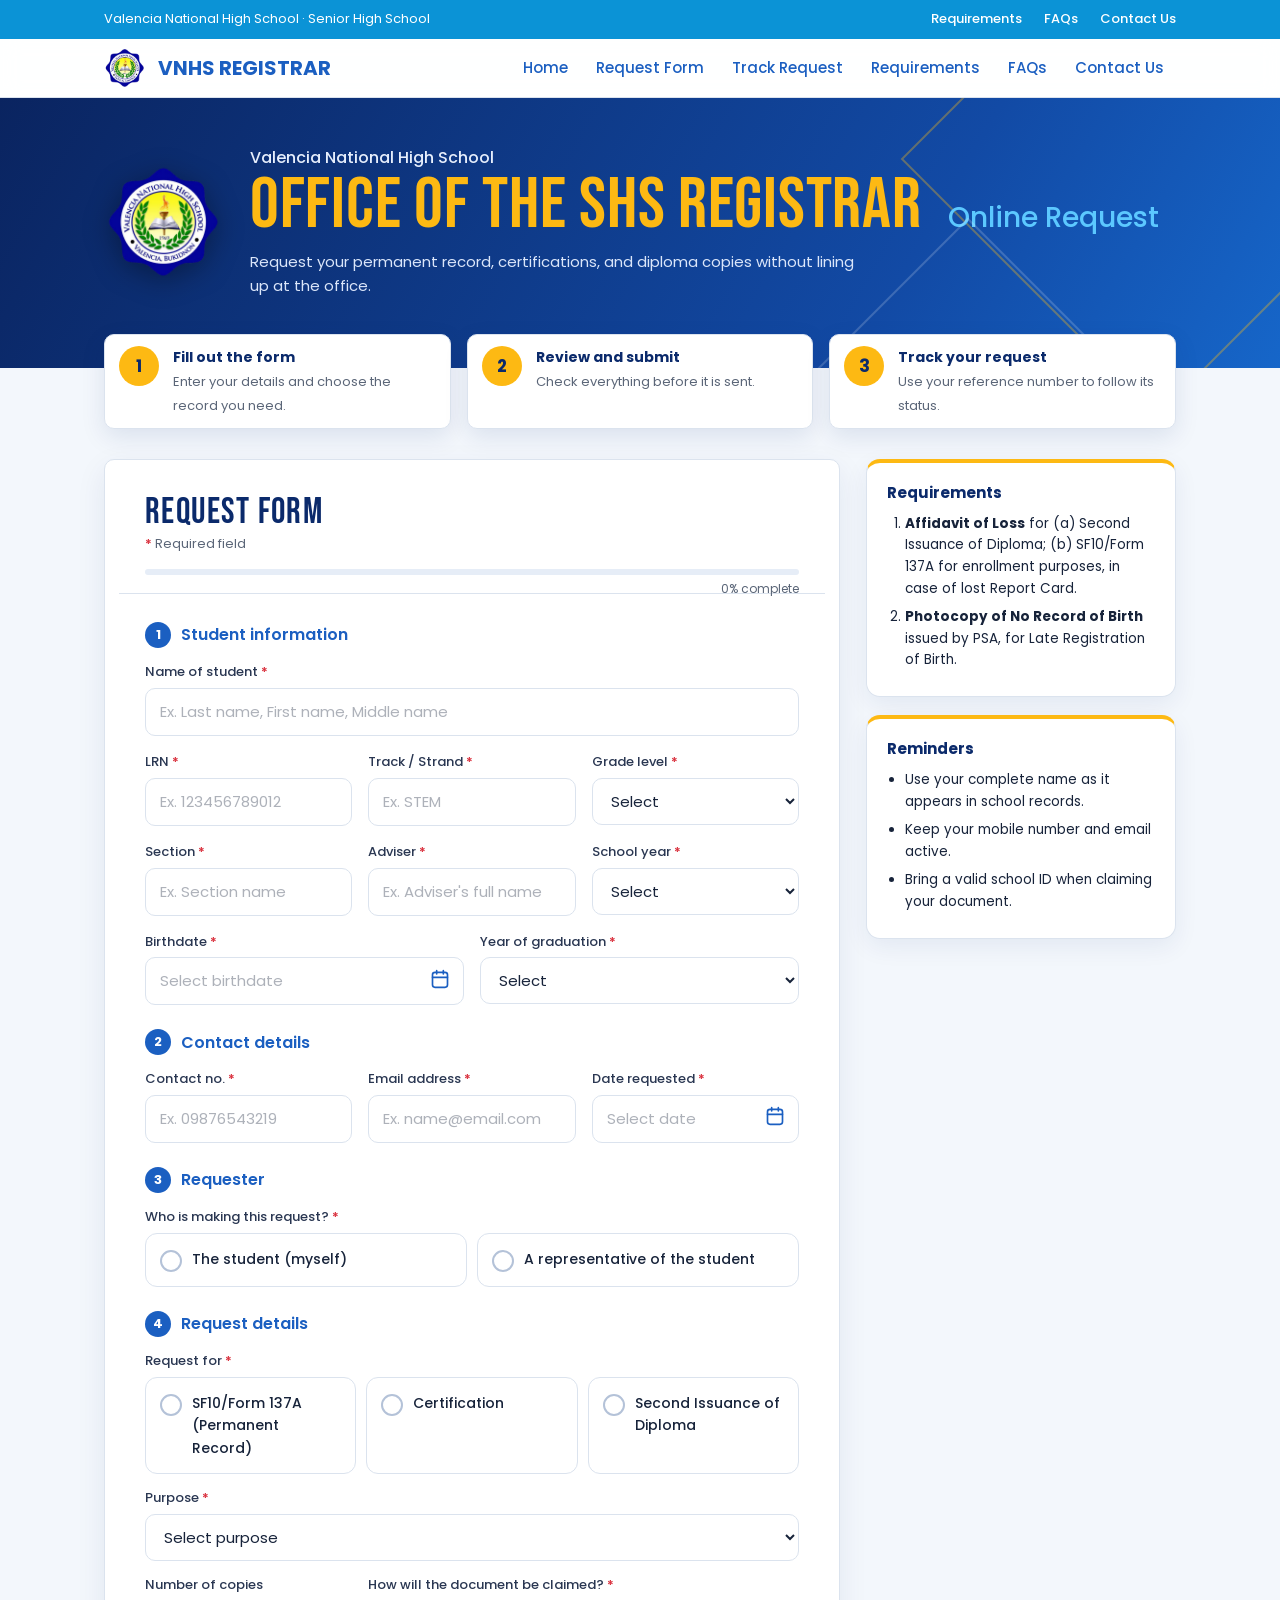
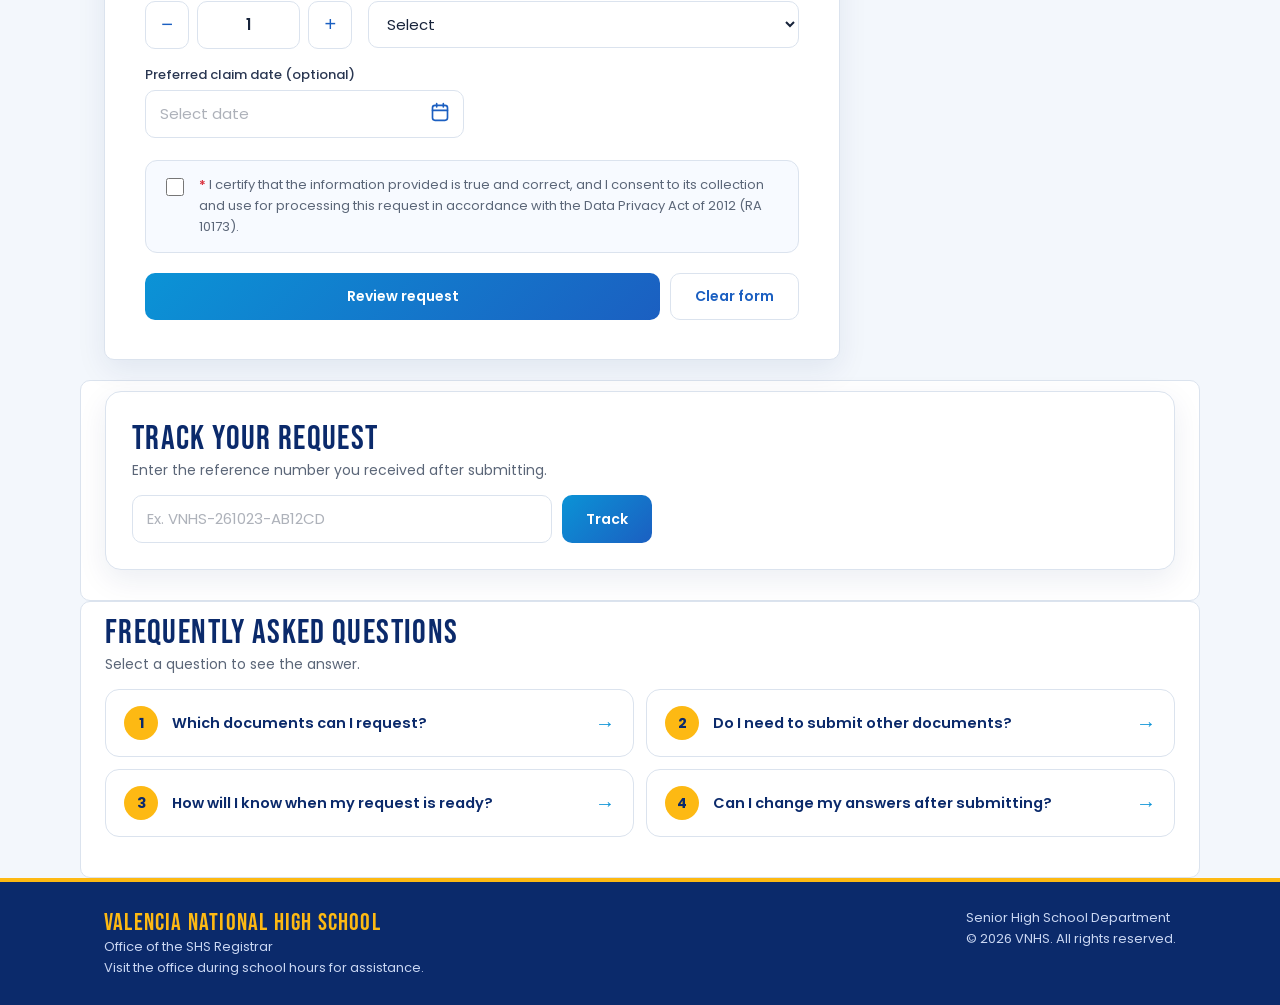
==== index.html @ e541af78 "Add files via upload" ====
<!DOCTYPE html>
<html lang="en">
<head>
<meta charset="UTF-8">
<meta name="viewport" content="width=device-width, initial-scale=1">
<title>Office of the SHS Registrar | Valencia National High School</title>
<link rel="preconnect" href="https://fonts.googleapis.com">
<link rel="preconnect" href="https://fonts.gstatic.com" crossorigin>
<link rel="preload" as="style" href="https://fonts.googleapis.com/css2?family=Bebas+Neue&family=Poppins:wght@400;500;600&display=swap" onload="this.onload=null;this.rel='stylesheet'">
<noscript><link rel="stylesheet" href="https://fonts.googleapis.com/css2?family=Bebas+Neue&family=Poppins:wght@400;500;600&display=swap"></noscript>
<meta name="theme-color" content="#0b93d6">
<link rel="stylesheet" href="style.css">
</head>
<body>

<div class="top"><div><span>Valencia National High School &middot; Senior High School</span>
<span><a href="#requirements">Requirements</a><a href="#faq">FAQs</a><a href="#contact">Contact Us</a></span></div></div>

<nav><div>
  <a class="brand" href="#top"><img src="logo.png" alt="" width="42" height="42" decoding="async" onerror="this.remove()"><span>VNHS REGISTRAR</span></a>
  <ul><li><a href="#top">Home</a></li><li><a href="#request">Request Form</a></li><li><a href="#track">Track Request</a></li><li><a href="#requirements">Requirements</a></li><li><a href="#faq">FAQs</a></li><li><a href="#contact">Contact Us</a></li></ul>
  <button class="burger" type="button" aria-label="Menu" aria-expanded="false"><span></span></button>
</div></nav>

<header class="hero" id="top"><div class="hero-in">
  <!-- Put your school logo in this folder as logo.png -->
  <img src="logo.png" alt="Valencia National High School seal" width="120" height="120" fetchpriority="high" decoding="async" onerror="this.remove()">
  <div>
    <small>Valencia National High School</small>
    <h1>OFFICE OF THE SHS REGISTRAR <span>Online Request</span></h1>
    <p>Request your permanent record, certifications, and diploma copies without lining up at the office.</p>
  </div>
</div></header>

<section class="steps">
  <div class="step rv"><b>1</b><p style="margin:0"><strong>Fill out the form</strong><span>Enter your details and choose the record you need.</span></p></div>
  <div class="step rv"><b>2</b><p style="margin:0"><strong>Review and submit</strong><span>Check everything before it is sent.</span></p></div>
  <div class="step rv"><b>3</b><p style="margin:0"><strong>Track your request</strong><span>Use your reference number to follow its status.</span></p></div>
</section>

<div class="wrap">
<main class="card rv" id="request">
  <div class="fhead">
    <h2>Request Form</h2>
    <p class="legend"><span class="req">*</span> Required field</p>
    <div class="bar"><i id="bar"></i></div><span id="pc">0% complete</span>
  </div>

  <form id="f" action="https://api.web3forms.com/submit" method="POST">
    <input type="hidden" name="access_key" value="PASTE_YOUR_ACCESS_KEY_HERE">
    <input type="hidden" name="subject" value="New Registrar Request">

    <fieldset><legend><b>1</b>Student information</legend>
      <div class="g">
        <div class="f s6"><label class="l">Name of student <span class="req">*</span></label>
          <input class="in" name="Student Name" placeholder="Ex. Last name, First name, Middle name" required></div>
        <div class="f s2"><label class="l">LRN <span class="req">*</span></label>
          <input class="in" name="LRN" inputmode="numeric" maxlength="12" pattern="[0-9]{12}" title="12-digit LRN" placeholder="Ex. 123456789012" required></div>
        <div class="f s2"><label class="l">Track / Strand <span class="req">*</span></label>
          <input class="in" name="Track/Strand" placeholder="Ex. STEM" required></div>
        <div class="f s2"><label class="l">Grade level <span class="req">*</span></label>
          <select class="in" name="Grade Level" required><option value="">Select</option><option>Grade 11</option><option>Grade 12</option></select></div>
        <div class="f s2"><label class="l">Section <span class="req">*</span></label>
          <input class="in" name="Section" placeholder="Ex. Section name" required></div>
        <div class="f s2"><label class="l">Adviser <span class="req">*</span></label>
          <input class="in" name="Adviser" placeholder="Ex. Adviser's full name" required></div>
        <div class="f s2"><label class="l">School year <span class="req">*</span></label>
          <select class="in" id="sy" name="School Year" required><option value="">Select</option></select></div>
        <div class="f s3 dp" data-dp="birth" data-req><label class="l">Birthdate <span class="req">*</span></label><input class="in" name="Birthdate" placeholder="Select birthdate" readonly autocomplete="off" required><svg viewBox="0 0 24 24" fill="none" stroke="currentColor" stroke-width="2" stroke-linecap="round" stroke-linejoin="round"><rect x="3" y="4" width="18" height="18" rx="3"/><path d="M16 2v4M8 2v4M3 10h18"/></svg><div class="cal"></div><small class="err"></small></div>
        <div class="f s3"><label class="l">Year of graduation <span class="req">*</span></label>
          <select class="in" id="gy" name="Year of Graduation" required><option value="">Select</option></select></div>
      </div>
    </fieldset>

    <fieldset><legend><b>2</b>Contact details</legend>
      <div class="g">
        <div class="f s2"><label class="l">Contact no. <span class="req">*</span></label>
          <input class="in" type="tel" name="Contact No" inputmode="numeric" maxlength="11" pattern="09[0-9]{9}" title="11-digit mobile number starting with 09" placeholder="Ex. 09876543219" required></div>
        <div class="f s2"><label class="l">Email address <span class="req">*</span></label>
          <input class="in" type="email" name="email" placeholder="Ex. name@email.com" required></div>
        <div class="f s2 dp" data-dp="request" data-req><label class="l">Date requested <span class="req">*</span></label><input class="in" name="Date Requested" placeholder="Select date" readonly autocomplete="off" required><svg viewBox="0 0 24 24" fill="none" stroke="currentColor" stroke-width="2" stroke-linecap="round" stroke-linejoin="round"><rect x="3" y="4" width="18" height="18" rx="3"/><path d="M16 2v4M8 2v4M3 10h18"/></svg><div class="cal"></div><small class="err"></small></div>
      </div>
    </fieldset>

    <fieldset><legend><b>3</b>Requester</legend>
      <label class="l" style="margin-top:14px">Who is making this request? <span class="req">*</span></label>
      <div class="opts two" style="margin-top:0">
        <label class="opt"><input type="radio" name="Requester" value="The student" required>The student (myself)</label>
        <label class="opt"><input type="radio" name="Requester" value="A representative">A representative of the student</label>
      </div>
      <div class="more" id="m-rep"><div>
        <div class="g">
          <div class="f"><label class="l">Representative's full name <span class="req">*</span></label>
            <input class="in" name="Representative Name" placeholder="Ex. Full name" disabled></div>
          <div class="f"><label class="l">Relationship to student <span class="req">*</span></label>
            <select class="in" name="Relationship" disabled><option value="">Select</option><option>Parent</option><option>Guardian</option><option>Sibling</option><option>Other relative</option><option>Other</option></select></div>
        </div>
        <p class="hint">A representative must bring an authorization letter signed by the student and a valid ID. Please confirm other requirements with the Registrar's Office.</p>
      </div></div>
    </fieldset>

    <fieldset><legend><b>4</b>Request details</legend>
      <label class="l" style="margin-top:14px">Request for <span class="req">*</span></label>
      <div class="opts" style="margin-top:0">
        <label class="opt"><input type="radio" name="Request For" value="SF10/Form 137A (Permanent Record)" required>SF10/Form 137A (Permanent Record)</label>
        <label class="opt"><input type="radio" name="Request For" value="Certification">Certification</label>
        <label class="opt"><input type="radio" name="Request For" value="Second Issuance of Diploma">Second Issuance of Diploma</label>
      </div>
      <div class="more" id="m-cert"><div><div class="f s6"><label class="l">Type of certification <span class="req">*</span></label>
        <input class="in" name="Certification Type" placeholder="Ex. Certificate of Enrollment" disabled></div></div></div>

      <div class="g"><div class="f s6"><label class="l">Purpose <span class="req">*</span></label>
        <select class="in" name="Purpose" required>
          <option value="">Select purpose</option>
          <option>Passport/VISA Application</option>
          <option>Late Registration/Correction of Entry in the Certificate of Live Birth</option>
          <option>Scholarship Application</option>
          <option>Local/Overseas Employment</option>
          <option>PMA/PNPA Examination, AFPSAT, Philippine Navy Training</option>
          <option>Enrollment/Evaluation (College Application)</option>
          <option>Others</option>
        </select></div></div>
      <div class="more" id="m-oth"><div><div class="f s6"><label class="l">Please specify <span class="req">*</span></label>
        <input class="in" name="Other Purpose" placeholder="Ex. State your purpose" disabled></div></div></div>

      <div class="g">
        <div class="f s2"><label class="l">Number of copies</label>
          <div class="stepper"><button type="button" data-s="-1" aria-label="Fewer copies">&minus;</button><input class="in" name="Copies" value="1" readonly aria-label="Number of copies"><button type="button" data-s="1" aria-label="More copies">+</button></div></div>
        <div class="f s4"><label class="l">How will the document be claimed? <span class="req">*</span></label>
          <select class="in" name="Claim Method" required><option value="">Select</option><option>Pick up in person</option><option>Claim through an authorized representative</option><option>Other arrangement (to be discussed with the registrar)</option></select></div>
        <div class="f s3 dp" data-dp="claim"><label class="l">Preferred claim date (optional)</label><input class="in" name="Preferred Claim Date" placeholder="Select date" readonly autocomplete="off"><svg viewBox="0 0 24 24" fill="none" stroke="currentColor" stroke-width="2" stroke-linecap="round" stroke-linejoin="round"><rect x="3" y="4" width="18" height="18" rx="3"/><path d="M16 2v4M8 2v4M3 10h18"/></svg><div class="cal"></div><small class="err"></small></div>
      </div>
      <div class="more" id="m-claim"><div><p class="hint">Bring an authorization letter and a valid ID of the person who will claim the document. Other arrangements are subject to approval by the Registrar's Office.</p></div></div>
    </fieldset>

    <label class="consent"><input type="checkbox" name="Privacy Consent" value="Agreed" required>
      <span><span class="req">*</span> I certify that the information provided is true and correct, and I consent to its collection and use for processing this request in accordance with the Data Privacy Act of 2012 (RA 10173).</span></label>

    <div class="acts"><button class="btn main" type="submit">Review request</button><button class="btn ghost" type="reset">Clear form</button></div>
  </form>
</main>

<aside class="side">
  <div class="box rv" id="requirements"><h3>Requirements</h3><ol>
    <li><strong>Affidavit of Loss</strong> for (a) Second Issuance of Diploma; (b) SF10/Form 137A for enrollment purposes, in case of lost Report Card.</li>
    <li><strong>Photocopy of No Record of Birth</strong> issued by PSA, for Late Registration of Birth.</li></ol></div>
  <div class="box rv"><h3>Reminders</h3><ul>
    <li>Use your complete name as it appears in school records.</li>
    <li>Keep your mobile number and email active.</li>
    <li>Bring a valid school ID when claiming your document.</li></ul></div>
</aside>
</div>

<section class="track rv" id="track"><div class="card tcard">
  <h2>Track Your Request</h2>
  <p class="faq-sub">Enter the reference number you received after submitting.</p>
  <form id="trk" class="trow"><input class="in" id="tref" placeholder="Ex. VNHS-261023-AB12CD" autocomplete="off" required><button class="btn" type="submit">Track</button></form>
  <div id="tres" aria-live="polite"></div>
</div></section>

<section class="faq rv" id="faq"><h2>Frequently Asked Questions</h2>
  <p class="faq-sub">Select a question to see the answer.</p>
  <div class="fq-grid">
    <div><button class="fq" type="button"><b>1</b><span>Which documents can I request?</span><i>&rarr;</i></button>
      <div class="fa">The SF10/Form 137A (Permanent Record), Certification, and Second Issuance of Diploma.</div></div>
    <div><button class="fq" type="button"><b>2</b><span>Do I need to submit other documents?</span><i>&rarr;</i></button>
      <div class="fa">Only in some cases: an Affidavit of Loss, or a PSA No Record of Birth photocopy for late registration. See the Requirements box.</div></div>
    <div><button class="fq" type="button"><b>3</b><span>How will I know when my request is ready?</span><i>&rarr;</i></button>
      <div class="fa">The Registrar's Office will contact you through the mobile number and email you provide.</div></div>
    <div><button class="fq" type="button"><b>4</b><span>Can I change my answers after submitting?</span><i>&rarr;</i></button>
      <div class="fa">You review everything before it is sent. After that, please contact the Registrar's Office to correct any entry.</div></div>
  </div>
</section>

<div class="ov" id="fov"><div class="dlg fdlg" role="dialog" aria-modal="true" aria-labelledby="fqt">
  <button class="x" type="button" id="fx" aria-label="Close">&times;</button>
  <small id="fqn"></small><h3 id="fqt"></h3><p id="fqa"></p>
  <div class="dact"><button class="btn" type="button" id="fclose">Got it</button></div>
</div></div>

<footer class="foot" id="contact"><div>
  <p style="margin:0"><strong>Valencia National High School</strong>Office of the SHS Registrar<br>Visit the office during school hours for assistance.</p>
  <p style="margin:0">Senior High School Department<br>&copy; <span id="yr"></span> VNHS. All rights reserved.</p>
</div></footer>

<div class="ov" id="ov"><div class="dlg" role="dialog" aria-modal="true" aria-labelledby="dt">
  <div id="rv"><h3 id="dt">Review your request</h3>
    <p>Please check that everything is correct before submitting.</p>
    <dl id="rl"></dl><p id="em"></p>
    <div class="dact"><button class="btn ghost" type="button" id="back">Go back and edit</button><button class="btn" type="button" id="ok">Confirm and submit</button></div></div>
  <div id="done" hidden>
    <svg viewBox="0 0 52 52"><circle cx="26" cy="26" r="25"/><path d="M14 27l8 8 16-17"/></svg>
    <h3>Request submitted</h3>
    <p style="margin:0;color:var(--mut);font-size:13px">Keep your reference number for follow-ups.</p>
    <div class="refno" id="ref"></div>
    <p style="margin:0;color:var(--mut);font-size:13px">The Registrar's Office will contact you using your details.</p>
    <div class="dact" style="justify-content:center"><button class="btn ghost" type="button" id="copy">Copy reference no.</button><button class="btn ghost" type="button" id="gotrack">Track request</button><button class="btn" type="button" id="fin">Done</button></div>
  </div>
</div></div>

<script src="script.js" defer></script>
</body>
</html>
---- style.css ----
:root{--sky:#0b93d6;--royal:#1b5fc1;--navy:#0b2a6b;--gold:#fdb913;--ink:#17233a;--mut:#5b6678;--line:#dbe3ee;--bg:#f3f7fc;--bad:#d92d3a}
*{box-sizing:border-box}
html{scroll-behavior:smooth;scroll-padding-top:72px}
body{margin:0;background:var(--bg);color:var(--ink);font:400 15px/1.6 Poppins,system-ui,sans-serif}
.top{background:var(--sky);color:#fff;font-size:13px}
.top>div,nav>div,.hero-in,.steps,.wrap,.faq,.foot>div{max-width:1120px;margin:0 auto}
.top>div{padding:9px 24px;display:flex;justify-content:space-between;gap:16px}
.top a{color:#fff;text-decoration:none;margin-left:22px;font-weight:500}
.top a:hover{text-decoration:underline}
nav{position:sticky;top:0;z-index:20;background:rgba(255,255,255,.92);backdrop-filter:blur(10px);box-shadow:0 1px 0 var(--line)}
nav>div{padding:8px 24px;display:flex;align-items:center;gap:16px}
.brand{display:flex;align-items:center;gap:12px;font-weight:700;font-size:20px;color:var(--royal);text-decoration:none}
.brand img{width:42px;height:42px;object-fit:contain}
nav ul{margin:0 0 0 auto;padding:0;list-style:none;display:flex;gap:4px;overflow-x:auto}
nav li a{position:relative;display:block;padding:8px 12px;color:var(--royal);font-weight:500;text-decoration:none;white-space:nowrap}
nav li a:after{content:"";position:absolute;left:12px;right:12px;bottom:2px;height:2px;background:var(--gold);transform:scaleX(0);transition:transform .3s}
nav li a:hover:after{transform:scaleX(1)}

.hero{position:relative;overflow:hidden;background:linear-gradient(120deg,#0a2460,#124aa5 70%,#1666c9);color:#fff}
.hero:before,.hero:after{content:"";position:absolute;border:2px solid rgba(253,185,19,.35);transform:rotate(45deg);animation:float 9s ease-in-out infinite}
.hero:before{width:360px;height:360px;right:-60px;top:-120px}
.hero:after{width:220px;height:220px;right:200px;bottom:-120px;border-color:rgba(255,255,255,.18);animation-delay:-4s}
@keyframes float{50%{transform:rotate(45deg) translate(-14px,16px)}}
.hero-in{position:relative;padding:48px 24px 70px;display:flex;align-items:center;gap:26px}
.hero-in>*{animation:up .9s cubic-bezier(.2,.8,.2,1) both}.hero-in>div{animation-delay:.15s}
@keyframes up{from{opacity:0;transform:translateY(24px)}}
.hero img{width:120px;height:120px;object-fit:contain;filter:drop-shadow(0 6px 14px rgba(0,0,0,.35))}
.hero small{display:block;font-weight:500;font-size:16px;color:#e6eefc}
.hero h1{margin:0;font:400 clamp(38px,6vw,72px)/1 "Bebas Neue",Impact,sans-serif;color:var(--gold);letter-spacing:.01em}
.hero h1 span{display:inline-block;margin-left:14px;font:500 clamp(18px,2.4vw,28px) Poppins,sans-serif;color:#5cc8ff;letter-spacing:0}
.hero p{margin:8px 0 0;max-width:620px;color:#dbe6fa}

.steps{position:relative;margin-top:-34px;padding:0 24px;display:grid;grid-template-columns:repeat(3,1fr);gap:16px}
.step{background:#fff;border-radius:14px;padding:16px 18px;display:flex;gap:14px;box-shadow:0 8px 24px rgba(12,42,107,.1);transition:transform .3s,box-shadow .3s}
.step:hover{transform:translateY(-4px);box-shadow:0 14px 30px rgba(12,42,107,.16)}
.step b{flex:none;width:40px;height:40px;border-radius:50%;background:var(--gold);color:var(--navy);display:grid;place-items:center;font-size:17px}
.step strong{display:block;color:var(--navy);font-size:14px}.step span{font-size:13px;color:var(--mut)}

.wrap{display:grid;grid-template-columns:minmax(0,1fr) 310px;gap:26px;align-items:start;padding:30px 24px 20px}
.card{background:#fff;border:1px solid var(--line);border-radius:16px;box-shadow:0 10px 30px rgba(12,42,107,.08)}
.fhead{padding:22px 26px 18px;border-bottom:1px solid var(--line)}
.fhead h2{margin:0;font:400 36px/1.1 "Bebas Neue",sans-serif;letter-spacing:.04em;color:var(--navy)}
.legend{margin:2px 0 0;font-size:13px;color:var(--mut)}
.req{color:var(--bad);font-weight:600}
.bar{height:6px;background:#e6edf7;border-radius:6px;overflow:hidden;margin-top:14px}
.bar i{display:block;height:100%;width:0;background:linear-gradient(90deg,var(--sky),var(--gold));transition:width .5s cubic-bezier(.2,.8,.2,1)}
#pc{font-size:12px;color:var(--mut);float:right;margin-top:4px}
form{padding:4px 26px 28px}
fieldset{border:0;padding:0;margin:24px 0 0}
legend{display:flex;align-items:center;gap:10px;padding:0;font-weight:600;font-size:16px;color:var(--royal)}
legend b{width:26px;height:26px;border-radius:50%;background:var(--royal);color:#fff;display:grid;place-items:center;font-size:13px}
.g{display:grid;grid-template-columns:repeat(6,1fr);gap:16px;margin-top:14px}
.f{grid-column:span 3;position:relative}.f.s2{grid-column:span 2}.f.s6{grid-column:span 6}
.l{display:block;margin-bottom:5px;font-weight:500;font-size:13px;color:#2a3752}
.in{width:100%;padding:11px 14px;font:inherit;color:var(--ink);background:#fff;border:1.5px solid var(--line);border-radius:10px;transition:border-color .25s,box-shadow .25s}
.in:hover{border-color:#b9c7dc}
.in:focus{outline:0;border-color:var(--sky);box-shadow:0 0 0 4px rgba(11,147,214,.15)}
.in::placeholder{color:var(--ink);opacity:.35}
.tried .in:invalid{border-color:var(--bad)}
.err{display:block;min-height:0;font-size:12px;color:var(--bad)}

.opts{display:grid;grid-template-columns:repeat(3,1fr);gap:10px;margin-top:12px}
.opt{position:relative;display:flex;gap:10px;align-items:flex-start;padding:14px;border:1.5px solid var(--line);border-radius:12px;cursor:pointer;font-size:14px;font-weight:500;transition:all .25s}
.opt input{position:absolute;opacity:0}
.opt:before{content:"";flex:none;width:18px;height:18px;margin-top:2px;border:2px solid #b4c2d8;border-radius:50%;transition:all .25s}
.opt:hover{border-color:var(--sky);transform:translateY(-2px)}
.opt:has(input:checked){border-color:var(--royal);background:#eef5ff;box-shadow:0 6px 16px rgba(27,95,193,.14)}
.opt:has(input:checked):before{border-color:var(--royal);background:radial-gradient(var(--royal) 45%,transparent 50%)}
.opt:has(input:focus-visible){outline:3px solid var(--gold)}
.more{display:grid;grid-template-rows:0fr;transition:grid-template-rows .35s}
.more.show{grid-template-rows:1fr}
.more>div{overflow:hidden}.more>div>.f{margin-top:16px}

.dp .in{padding-right:44px;cursor:pointer;caret-color:transparent}
.dp svg{position:absolute;right:14px;top:37px;width:20px;height:20px;color:var(--royal);pointer-events:none}
.cal{position:absolute;z-index:30;left:0;top:calc(100% + 6px);width:300px;padding:14px;background:#fff;border:1px solid var(--line);border-radius:16px;box-shadow:0 18px 44px rgba(12,42,107,.22);opacity:0;visibility:hidden;transform:translateY(-8px) scale(.97);transform-origin:top left;transition:all .25s}
.cal.open{opacity:1;visibility:visible;transform:none}
.ch{display:flex;gap:6px;margin-bottom:10px}
.ch button{flex:none;width:32px;border:0;border-radius:8px;background:#f1f6fd;color:var(--royal);font-size:18px;cursor:pointer;transition:background .2s}
.ch button:hover{background:#dcebfc}
.ch select{flex:1;min-width:0;border:0;border-radius:8px;background:#f1f6fd;padding:6px;font:600 13px Poppins;color:var(--navy);cursor:pointer}
.cg{display:grid;grid-template-columns:repeat(7,1fr);gap:2px;text-align:center;animation:fade .25s}
@keyframes fade{from{opacity:0}}
.cg .w{font-size:11px;font-weight:600;color:var(--mut);padding:4px 0}
.cg .d{aspect-ratio:1;border:0;border-radius:50%;background:none;font:500 13px Poppins;color:var(--ink);cursor:pointer;transition:all .2s}
.cg .d:hover:not(:disabled){background:#e3effd;transform:scale(1.1)}
.cg .today{box-shadow:inset 0 0 0 1.5px var(--sky)}
.cg .sel{background:var(--royal);color:#fff}
.cg .d:disabled{color:#b8c2d3;cursor:not-allowed}
.cf{display:flex;justify-content:space-between;margin-top:10px;padding-top:10px;border-top:1px solid var(--line)}
.cf button{border:0;background:none;color:var(--royal);font:600 13px Poppins;cursor:pointer}

.consent{display:flex;gap:12px;margin-top:22px;padding:14px 16px;border:1.5px solid var(--line);border-radius:12px;background:#f7faff;font-size:13px;color:var(--mut)}
.consent input{flex:none;width:18px;height:18px;margin-top:3px;accent-color:var(--royal)}
.acts{display:flex;gap:10px;margin-top:20px;flex-wrap:wrap}
.btn{position:relative;padding:12px 24px;border:0;border-radius:10px;background:linear-gradient(135deg,var(--sky),var(--royal));color:#fff;font:600 14px Poppins;cursor:pointer;transition:transform .2s,box-shadow .2s,opacity .2s}
.btn:hover{transform:translateY(-2px);box-shadow:0 8px 20px rgba(27,95,193,.35)}
.btn:focus-visible{outline:3px solid var(--gold);outline-offset:2px}
.btn.ghost{background:#fff;color:var(--royal);border:1.5px solid var(--line)}
.btn.ghost:hover{box-shadow:none;background:#f1f6fd}
.btn:disabled{opacity:.7;cursor:wait;transform:none}
.btn.load:after{content:"";display:inline-block;width:14px;height:14px;margin-left:10px;vertical-align:-2px;border:2px solid #fff;border-top-color:transparent;border-radius:50%;animation:spin .7s linear infinite}
@keyframes spin{to{transform:rotate(360deg)}}
.acts .main{flex:1}

.side{display:grid;gap:18px;position:sticky;top:84px}
.box{padding:18px 20px;background:#fff;border:1px solid var(--line);border-top:4px solid var(--gold);border-radius:14px;box-shadow:0 8px 24px rgba(12,42,107,.07)}
.box h3{margin:0 0 8px;font-size:15px;color:var(--navy)}
.box ol,.box ul{margin:0;padding-left:18px;font-size:13.5px}.box li{margin-bottom:7px}.box p{margin:0;font-size:13.5px}

.faq{padding:10px 24px 40px}
.faq h2,.tcard h2{font:400 34px "Bebas Neue",sans-serif;letter-spacing:.04em;color:var(--navy);margin:0}
.faq-sub{margin:0 0 14px;color:var(--mut);font-size:14px}
.fq-grid{display:grid;grid-template-columns:repeat(2,1fr);gap:12px}
.fq{display:flex;align-items:center;gap:14px;width:100%;padding:16px 18px;text-align:left;background:#fff;border:1.5px solid var(--line);border-radius:14px;font:600 14.5px Poppins;color:var(--navy);cursor:pointer;transition:all .3s}
.fq b{flex:none;width:34px;height:34px;border-radius:50%;background:var(--gold);display:grid;place-items:center;font-size:14px;transition:transform .3s}
.fq span{flex:1}
.fq i{font-style:normal;font-size:20px;color:var(--sky);transition:transform .3s}
.fq:hover{transform:translateY(-3px);border-color:var(--sky);box-shadow:0 10px 24px rgba(12,42,107,.12)}
.fq:hover i{transform:translateX(5px)}.fq:hover b{transform:scale(1.1) rotate(-6deg)}
.fq:focus-visible{outline:3px solid var(--gold);outline-offset:2px}
.fa{display:none}
.fdlg{position:relative;max-width:460px;border-top:5px solid var(--gold)}
.fdlg small{font-weight:600;font-size:12px;letter-spacing:.08em;text-transform:uppercase;color:var(--sky)}
.fdlg h3{margin:2px 28px 10px 0;font:600 20px/1.3 Poppins;letter-spacing:0;color:var(--navy)}
#fqa{margin:0;color:var(--mut);font-size:14.5px;line-height:1.7}
.x{position:absolute;top:14px;right:14px;width:34px;height:34px;border:0;border-radius:50%;background:#f1f6fd;color:var(--royal);font-size:22px;line-height:1;cursor:pointer;transition:all .25s}
.x:hover{background:#dcebfc;transform:rotate(90deg)}
.foot{background:var(--navy);color:#c9d6f2;font-size:13px;border-top:4px solid var(--gold)}
.foot>div{padding:26px 24px;display:flex;justify-content:space-between;gap:20px;flex-wrap:wrap}
.foot strong{display:block;font:400 24px "Bebas Neue",sans-serif;letter-spacing:.05em;color:var(--gold)}

.ov{position:fixed;inset:0;z-index:50;display:grid;place-items:center;padding:16px;background:rgba(8,22,60,.55);backdrop-filter:blur(5px);opacity:0;visibility:hidden;transition:all .3s}
.ov.open{opacity:1;visibility:visible}
.dlg{width:100%;max-width:560px;max-height:92vh;overflow:auto;padding:26px;background:#fff;border-radius:18px;box-shadow:0 30px 70px rgba(0,0,0,.35);transform:translateY(24px) scale(.96);transition:transform .35s cubic-bezier(.2,.8,.2,1)}
.ov.open .dlg{transform:none}
.dlg h3{margin:0;font:400 30px "Bebas Neue",sans-serif;letter-spacing:.04em;color:var(--navy)}
.dlg>div>p{margin:2px 0 14px;font-size:13px;color:var(--mut)}
dl{margin:0;border:1px solid var(--line);border-radius:12px;overflow:hidden}
dl div{display:grid;grid-template-columns:140px 1fr;gap:10px;padding:9px 14px;border-bottom:1px solid var(--line);font-size:13.5px}
dl div:last-child{border:0}dl div:nth-child(odd){background:#f7faff}
dt{color:var(--mut);font-weight:500}dd{margin:0;font-weight:500;word-break:break-word}
.dact{display:flex;gap:10px;justify-content:flex-end;margin-top:18px;flex-wrap:wrap}
#em{color:var(--bad);font-size:13px;margin:12px 0 0}
#done{text-align:center}
#done svg{width:84px;height:84px}
#done circle{fill:none;stroke:#12a150;stroke-width:4;stroke-dasharray:166;stroke-dashoffset:166;animation:draw .7s .1s forwards}
#done path{fill:none;stroke:#12a150;stroke-width:5;stroke-linecap:round;stroke-linejoin:round;stroke-dasharray:50;stroke-dashoffset:50;animation:draw .4s .7s forwards}
@keyframes draw{to{stroke-dashoffset:0}}
.refno{display:inline-block;margin:8px 0;padding:8px 18px;border:1.5px dashed var(--royal);border-radius:10px;background:#eef5ff;font:600 18px Poppins;letter-spacing:.06em;color:var(--navy)}

.js .rv{opacity:0;transform:translateY(24px);transition:opacity .7s,transform .7s cubic-bezier(.2,.8,.2,1)}
.js .rv.in{opacity:1;transform:none}
.f.s4{grid-column:span 4}
.opts.two{grid-template-columns:repeat(2,1fr)}
.hint{margin:14px 0 0;padding:10px 14px;background:#fff8e1;border-left:4px solid var(--gold);border-radius:8px;font-size:13px;color:#5c4a12}
.stepper{display:flex;gap:8px}.stepper .in{text-align:center;font-weight:600;cursor:default}
.stepper button{flex:none;width:44px;border:1.5px solid var(--line);border-radius:10px;background:#fff;color:var(--royal);font-size:20px;cursor:pointer;transition:all .2s}
.stepper button:hover{background:#eef5ff;border-color:var(--sky);transform:scale(1.06)}
.track{max-width:1120px;margin:0 auto;padding:10px 24px 30px}
.tcard{padding:26px}
.trow{display:flex;gap:10px;padding:0;max-width:520px}.trow .in{flex:1}
.tl{display:flex;margin:26px 0 10px}
.tl div{flex:1;text-align:center;font-size:12.5px;font-weight:500;color:var(--mut);position:relative}
.tl div:before{content:"";position:absolute;top:15px;left:-50%;width:100%;height:3px;background:#dbe3ee;transition:background .5s}
.tl div:first-child:before{display:none}
.tl i{position:relative;z-index:1;display:grid;place-items:center;width:32px;height:32px;margin:0 auto 6px;border-radius:50%;background:#e6edf7;font:700 13px Poppins;color:var(--mut);transition:all .5s}
.tl .on{color:var(--navy)}.tl .on:before{background:var(--royal)}.tl .on i{background:var(--royal);color:#fff}
.tl .now{font-weight:600}.tl .now i{background:var(--gold);color:var(--navy);box-shadow:0 0 0 6px rgba(253,185,19,.3)}
.tl .warn i{background:#f59e0b;color:#fff;box-shadow:0 0 0 6px rgba(245,158,11,.25)}
.tinfo{display:grid;grid-template-columns:repeat(auto-fit,minmax(190px,1fr));gap:12px;margin-top:16px}
.tinfo div{padding:12px 14px;background:#f7faff;border:1px solid var(--line);border-radius:12px;animation:up .5s both}
.tinfo small{display:block;font-size:11px;letter-spacing:.06em;text-transform:uppercase;color:var(--mut)}
.tinfo b{font-size:14px;color:var(--navy)}
.tmsg{margin:16px 0 0;padding:12px 16px;border-radius:10px;background:#eef5ff;color:var(--navy);font-size:14px;animation:up .4s both}
.tmsg.bad{background:#fdeceb;color:var(--bad)}
@media(max-width:900px){.fq-grid{grid-template-columns:1fr}.wrap{grid-template-columns:1fr}.side{position:static}.steps{grid-template-columns:1fr}}
@media(max-width:700px){.opts,.opts.two{grid-template-columns:1fr}.hero-in{flex-direction:column;align-items:flex-start}.hero img{width:84px;height:84px}.top a{margin-left:12px}}
@media(max-width:600px){.f,.f.s2,.f.s4{grid-column:span 6}dl div{grid-template-columns:1fr;gap:0}.brand span{display:none}}
@media(prefers-reduced-motion:reduce){*,:before,:after{animation:none!important;transition:none!important}.js .rv{opacity:1;transform:none}}

/* ===== Mobile ===== */
body{overflow-x:hidden}
.burger{display:none;margin-left:auto;width:42px;height:42px;border:0;border-radius:10px;background:#eef5ff;cursor:pointer;position:relative}
.burger span,.burger span:before,.burger span:after{content:"";position:absolute;width:20px;height:2px;background:var(--royal);border-radius:2px;transition:transform .3s,background .3s}
.burger span{left:11px;top:20px}.burger span:before{left:0;top:-6px}.burger span:after{left:0;top:6px}
nav.menu-open .burger span{background:transparent}
nav.menu-open .burger span:before{transform:translateY(6px) rotate(45deg)}
nav.menu-open .burger span:after{transform:translateY(-6px) rotate(-45deg)}
@media(max-width:760px){
  .burger{display:block}
  nav ul{position:absolute;left:0;right:0;top:100%;margin:0;padding:0 16px;flex-direction:column;gap:0;overflow:hidden;background:#fff;box-shadow:0 14px 24px rgba(12,42,107,.14);max-height:0;visibility:hidden;transition:max-height .35s ease,visibility .35s}
  nav.menu-open ul{max-height:360px;visibility:visible;padding:4px 16px 10px}
  nav li a{padding:13px 8px;border-bottom:1px solid var(--line)}
  nav li a:after{display:none}
}
@media(max-width:700px){
  nav,.ov{backdrop-filter:none;-webkit-backdrop-filter:none}
  nav{background:#fff}
  .top>div{padding:7px 16px;font-size:12px}.top>div>span:last-child{display:none}
  nav>div{padding:8px 16px}
  .brand span{display:inline;font-size:16px}
  .hero:before,.hero:after{animation:none}
  .hero-in{padding:30px 18px 62px;gap:14px}
  .hero small{font-size:14px}.hero p{font-size:14px}
  .steps{padding:0 16px;margin-top:-30px}
  .wrap{padding:22px 16px 10px;gap:20px}
  .track,.faq{padding-left:16px;padding-right:16px}
  .fhead{padding:18px 16px 14px}.fhead h2{font-size:30px}
  form{padding:2px 16px 22px}
  .tcard{padding:18px 16px}
  .in{font-size:16px}
  .opt{padding:13px 14px}
  .acts .btn,.dact .btn{flex:1 1 100%}
  .trow{max-width:none}
  .tl div{font-size:11px}
  .dlg{padding:20px 18px;max-height:90dvh}
  .foot>div{padding:22px 16px}
  .cal{position:fixed;left:0;right:0;top:auto;bottom:-20px;margin:0 auto;width:min(340px,calc(100vw - 24px));z-index:60;transform:none;box-shadow:0 -6px 40px rgba(8,22,60,.35);transition:bottom .3s ease,opacity .25s,visibility .25s}
  .cal.open{bottom:14px}
  .cg .d{font-size:14px}
}
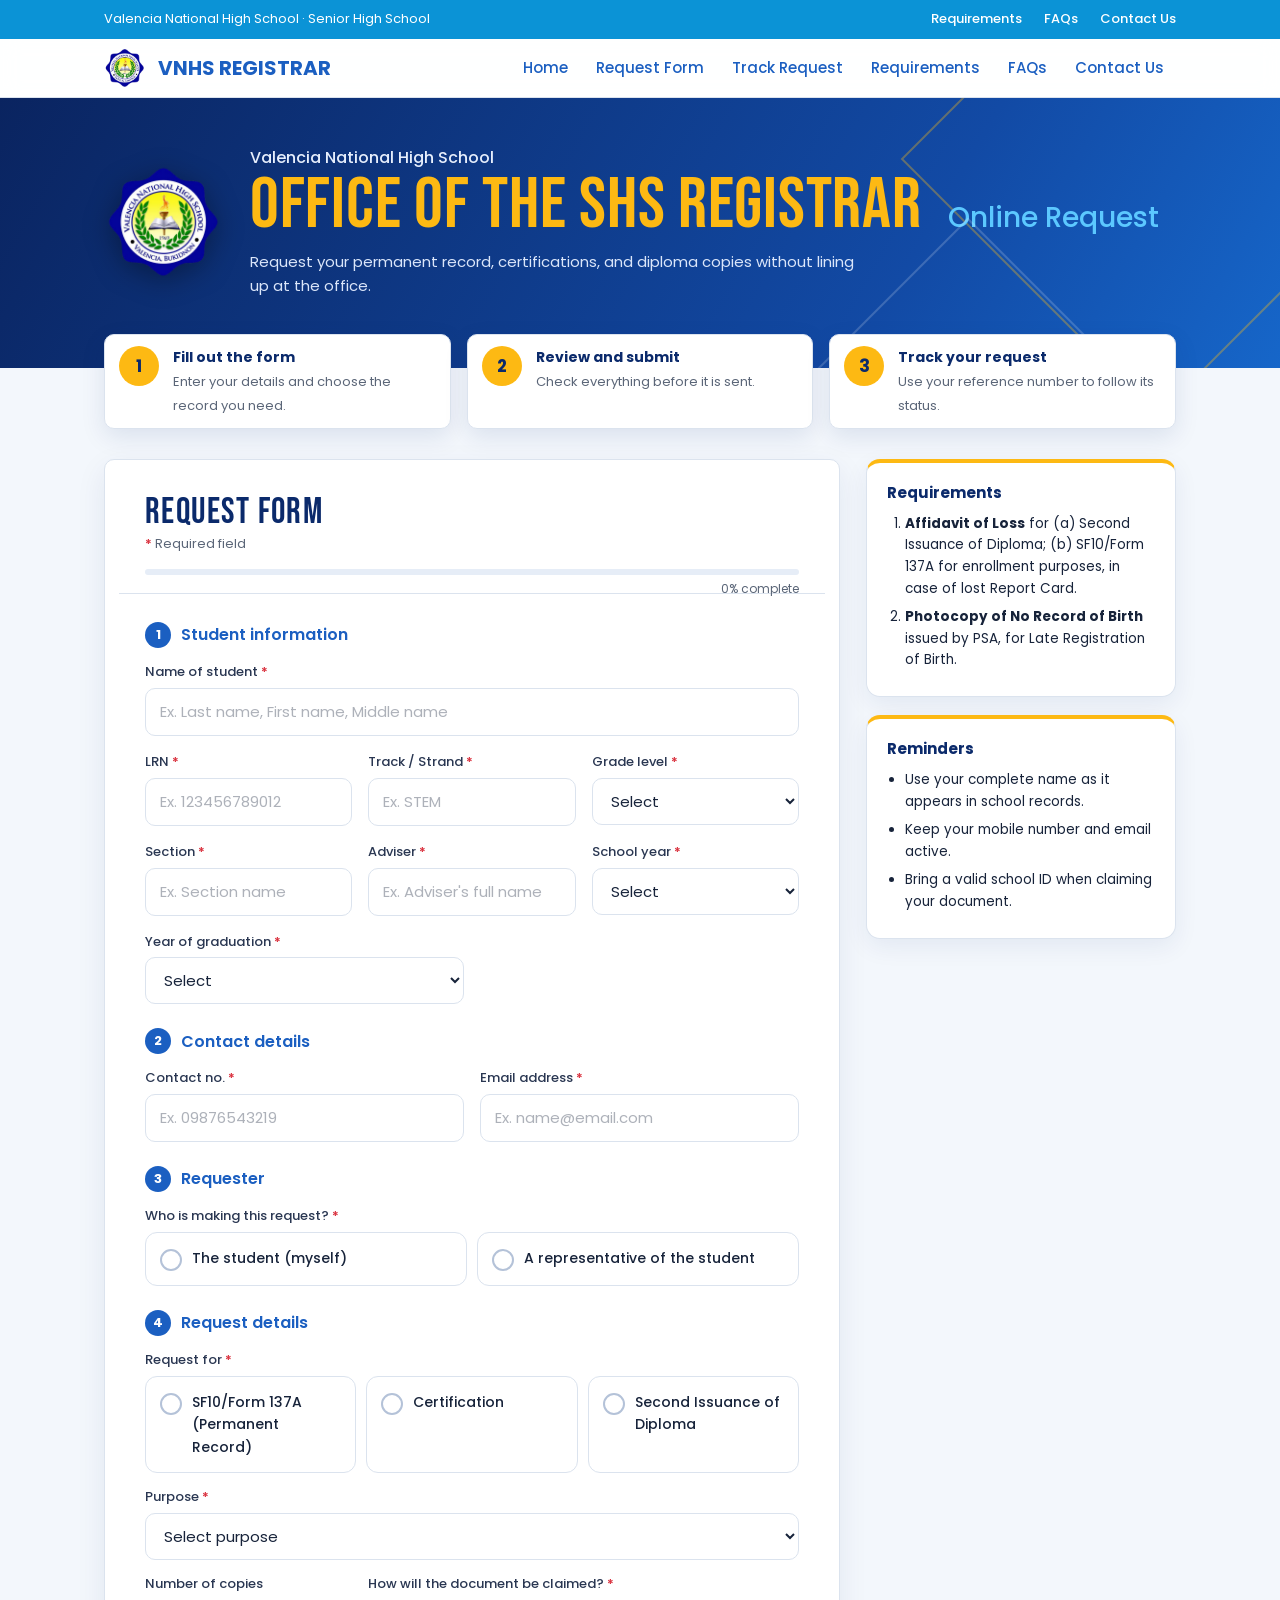
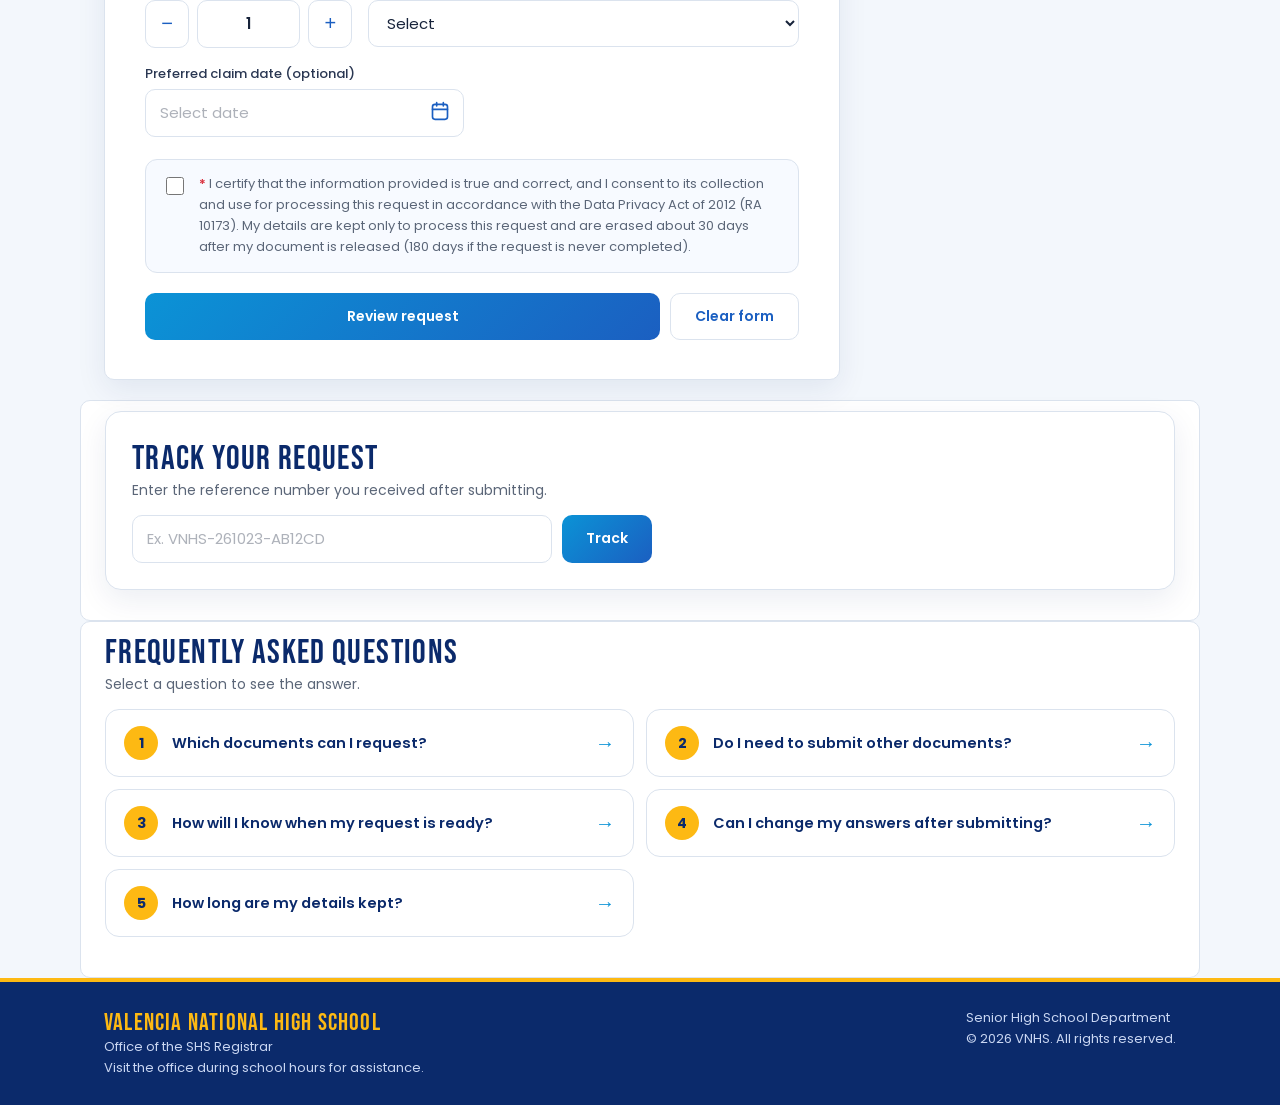
==== commit ebfecb37: "Add files via upload" ====
--- a/index.html
+++ b/index.html
@@ -9,6 +9,8 @@
 <link rel="preload" as="style" href="https://fonts.googleapis.com/css2?family=Bebas+Neue&family=Poppins:wght@400;500;600&display=swap" onload="this.onload=null;this.rel='stylesheet'">
 <noscript><link rel="stylesheet" href="https://fonts.googleapis.com/css2?family=Bebas+Neue&family=Poppins:wght@400;500;600&display=swap"></noscript>
 <meta name="theme-color" content="#0b93d6">
+<link rel="icon" type="image/png" href="logo.png">
+<link rel="apple-touch-icon" href="logo.png">
 <link rel="stylesheet" href="style.css">
 </head>
 <body>
@@ -66,7 +68,7 @@
           <input class="in" name="Adviser" placeholder="Ex. Adviser's full name" required></div>
         <div class="f s2"><label class="l">School year <span class="req">*</span></label>
           <select class="in" id="sy" name="School Year" required><option value="">Select</option></select></div>
-        <div class="f s3 dp" data-dp="birth" data-req><label class="l">Birthdate <span class="req">*</span></label><input class="in" name="Birthdate" placeholder="Select birthdate" readonly autocomplete="off" required><svg viewBox="0 0 24 24" fill="none" stroke="currentColor" stroke-width="2" stroke-linecap="round" stroke-linejoin="round"><rect x="3" y="4" width="18" height="18" rx="3"/><path d="M16 2v4M8 2v4M3 10h18"/></svg><div class="cal"></div><small class="err"></small></div>
+        
         <div class="f s3"><label class="l">Year of graduation <span class="req">*</span></label>
           <select class="in" id="gy" name="Year of Graduation" required><option value="">Select</option></select></div>
       </div>
@@ -74,11 +76,11 @@
 
     <fieldset><legend><b>2</b>Contact details</legend>
       <div class="g">
-        <div class="f s2"><label class="l">Contact no. <span class="req">*</span></label>
+        <div class="f s3"><label class="l">Contact no. <span class="req">*</span></label>
           <input class="in" type="tel" name="Contact No" inputmode="numeric" maxlength="11" pattern="09[0-9]{9}" title="11-digit mobile number starting with 09" placeholder="Ex. 09876543219" required></div>
-        <div class="f s2"><label class="l">Email address <span class="req">*</span></label>
+        <div class="f s3"><label class="l">Email address <span class="req">*</span></label>
           <input class="in" type="email" name="email" placeholder="Ex. name@email.com" required></div>
-        <div class="f s2 dp" data-dp="request" data-req><label class="l">Date requested <span class="req">*</span></label><input class="in" name="Date Requested" placeholder="Select date" readonly autocomplete="off" required><svg viewBox="0 0 24 24" fill="none" stroke="currentColor" stroke-width="2" stroke-linecap="round" stroke-linejoin="round"><rect x="3" y="4" width="18" height="18" rx="3"/><path d="M16 2v4M8 2v4M3 10h18"/></svg><div class="cal"></div><small class="err"></small></div>
+        
       </div>
     </fieldset>
 
@@ -134,7 +136,7 @@
     </fieldset>
 
     <label class="consent"><input type="checkbox" name="Privacy Consent" value="Agreed" required>
-      <span><span class="req">*</span> I certify that the information provided is true and correct, and I consent to its collection and use for processing this request in accordance with the Data Privacy Act of 2012 (RA 10173).</span></label>
+      <span><span class="req">*</span> I certify that the information provided is true and correct, and I consent to its collection and use for processing this request in accordance with the Data Privacy Act of 2012 (RA 10173). My details are kept only to process this request and are erased about 30 days after my document is released (180 days if the request is never completed).</span></label>
 
     <div class="acts"><button class="btn main" type="submit">Review request</button><button class="btn ghost" type="reset">Clear form</button></div>
   </form>
@@ -169,6 +171,8 @@
       <div class="fa">The Registrar's Office will contact you through the mobile number and email you provide.</div></div>
     <div><button class="fq" type="button"><b>4</b><span>Can I change my answers after submitting?</span><i>&rarr;</i></button>
       <div class="fa">You review everything before it is sent. After that, please contact the Registrar's Office to correct any entry.</div></div>
+    <div><button class="fq" type="button"><b>5</b><span>How long are my details kept?</span><i>&rarr;</i></button>
+      <div class="fa">Your details are used only to process this request. They are erased about 30 days after your document is released, or after 180 days if the request is never completed.</div></div>
   </div>
 </section>
 
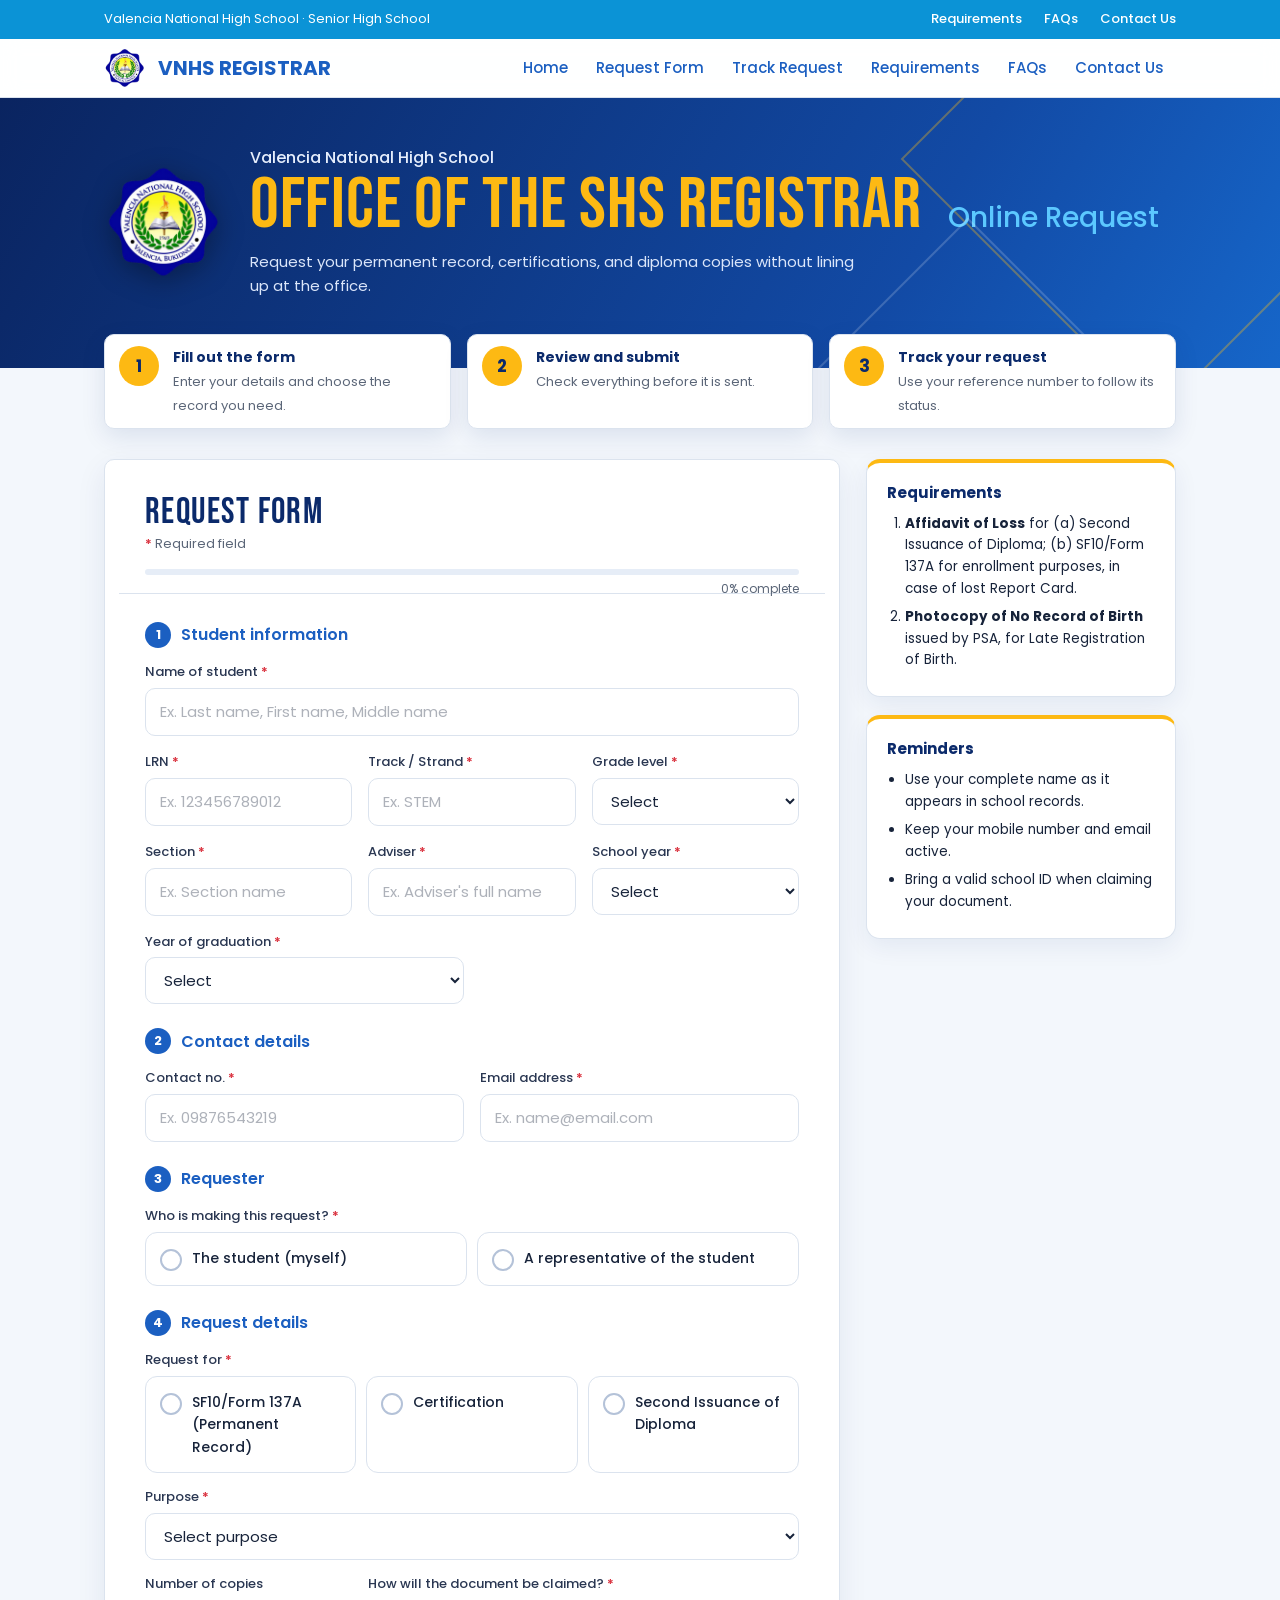
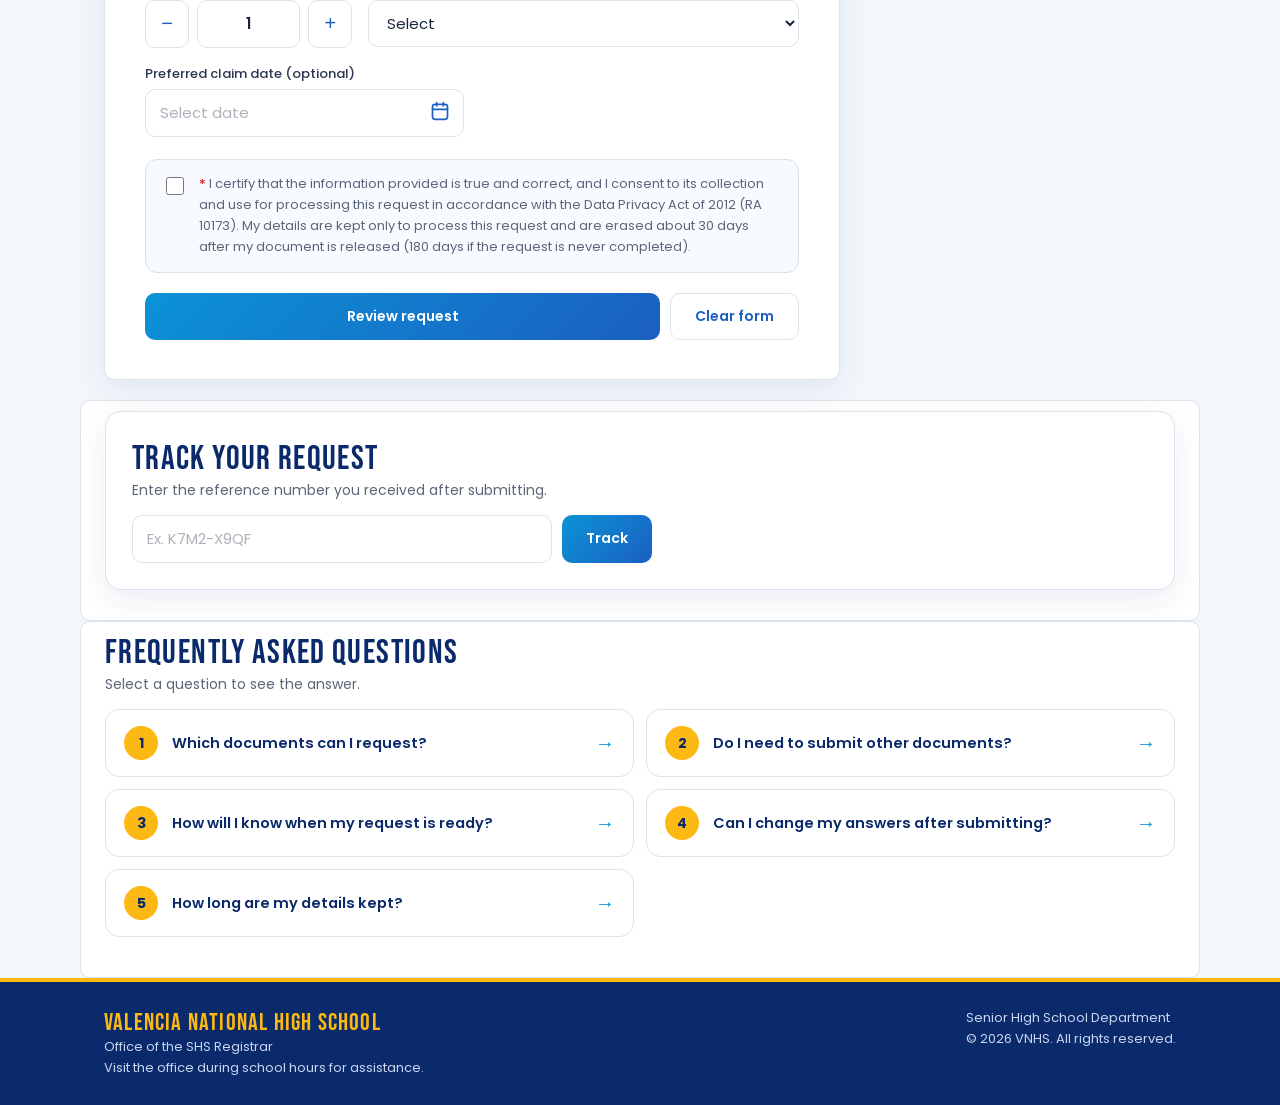
==== commit bc44d171: "Add files via upload" ====
--- a/index.html
+++ b/index.html
@@ -48,9 +48,8 @@
     <div class="bar"><i id="bar"></i></div><span id="pc">0% complete</span>
   </div>
 
-  <form id="f" action="https://api.web3forms.com/submit" method="POST">
-    <input type="hidden" name="access_key" value="PASTE_YOUR_ACCESS_KEY_HERE">
-    <input type="hidden" name="subject" value="New Registrar Request">
+  <form id="f">
+    <input class="hp" type="text" name="Website" tabindex="-1" autocomplete="off" aria-hidden="true">
 
     <fieldset><legend><b>1</b>Student information</legend>
       <div class="g">
@@ -156,7 +155,7 @@
 <section class="track rv" id="track"><div class="card tcard">
   <h2>Track Your Request</h2>
   <p class="faq-sub">Enter the reference number you received after submitting.</p>
-  <form id="trk" class="trow"><input class="in" id="tref" placeholder="Ex. VNHS-261023-AB12CD" autocomplete="off" required><button class="btn" type="submit">Track</button></form>
+  <form id="trk" class="trow"><input class="in" id="tref" placeholder="Ex. K7M2-X9QF" maxlength="9" autocomplete="off" required><button class="btn" type="submit">Track</button></form>
   <div id="tres" aria-live="polite"></div>
 </div></section>
 
--- a/style.css
+++ b/style.css
@@ -220,3 +220,5 @@
   .cal.open{bottom:14px}
   .cg .d{font-size:14px}
 }
+
+.hp{position:absolute;left:-9999px;width:1px;height:1px;opacity:0;pointer-events:none}
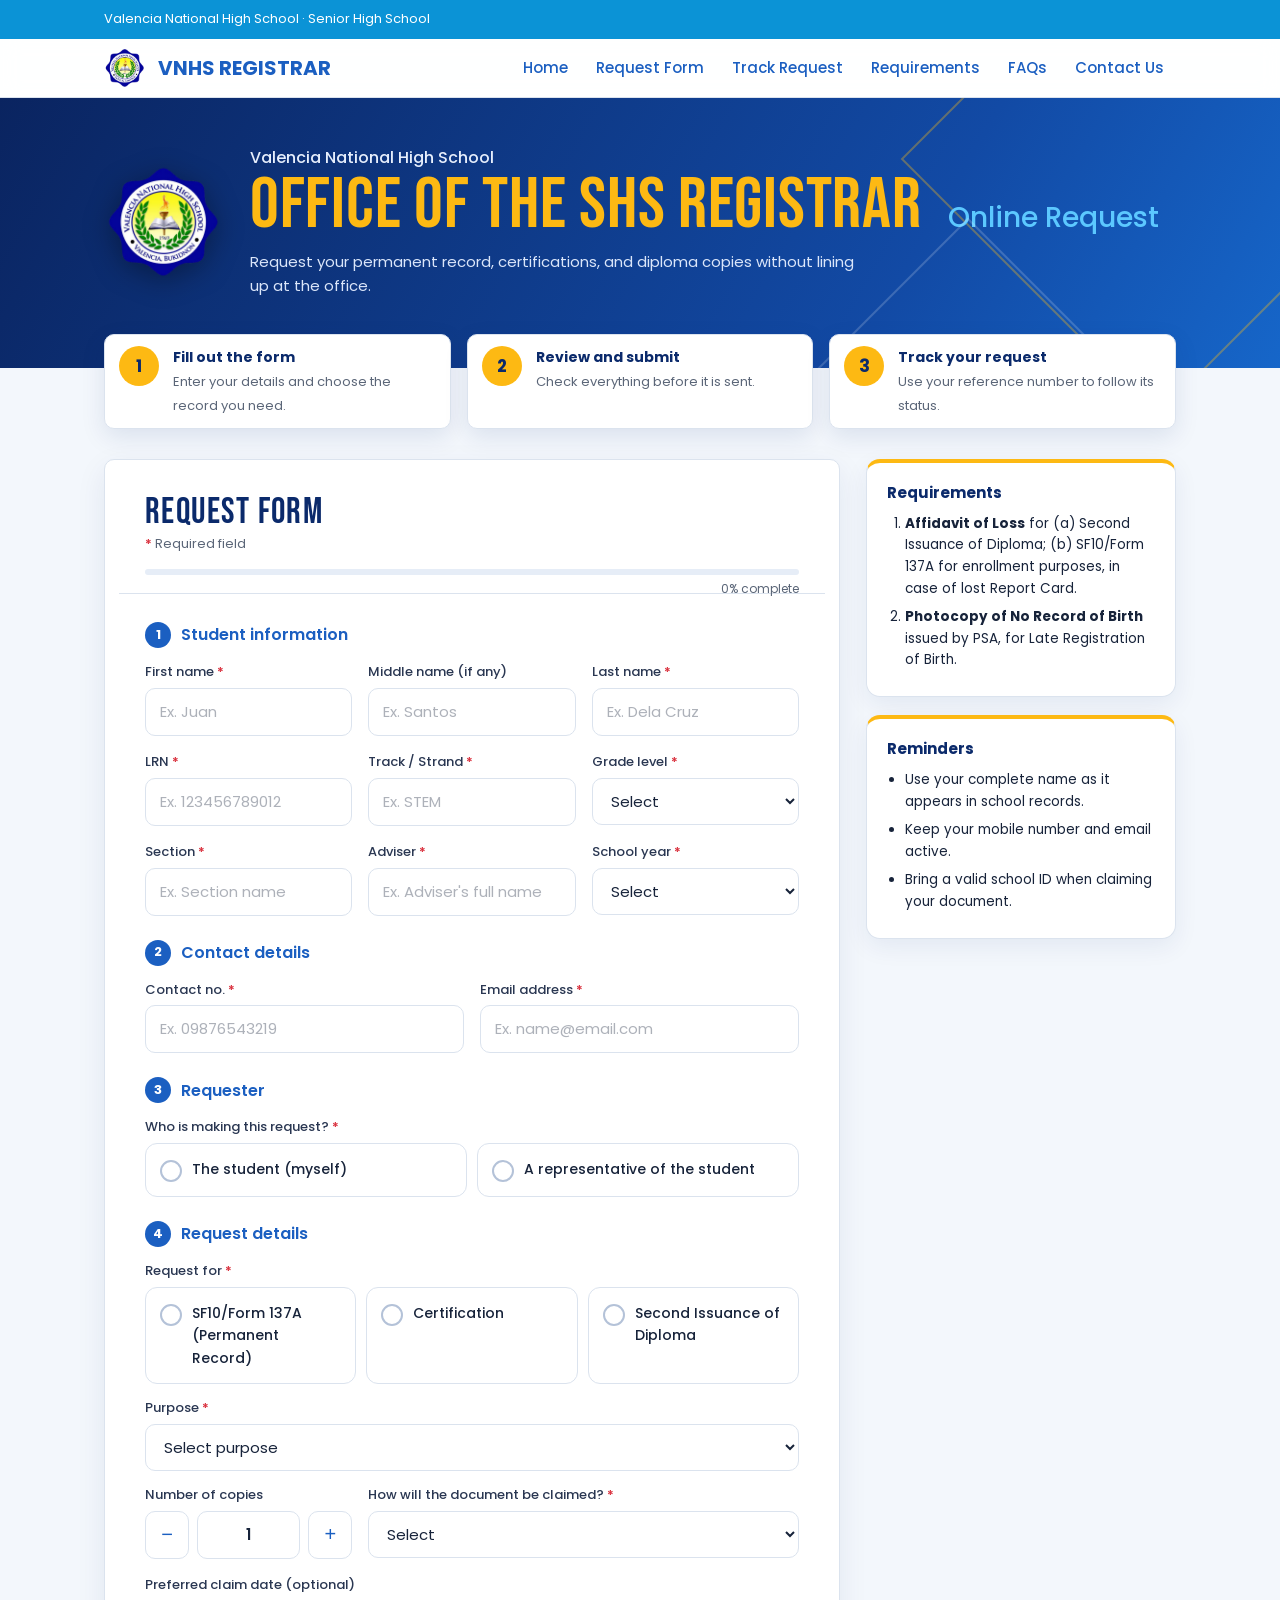
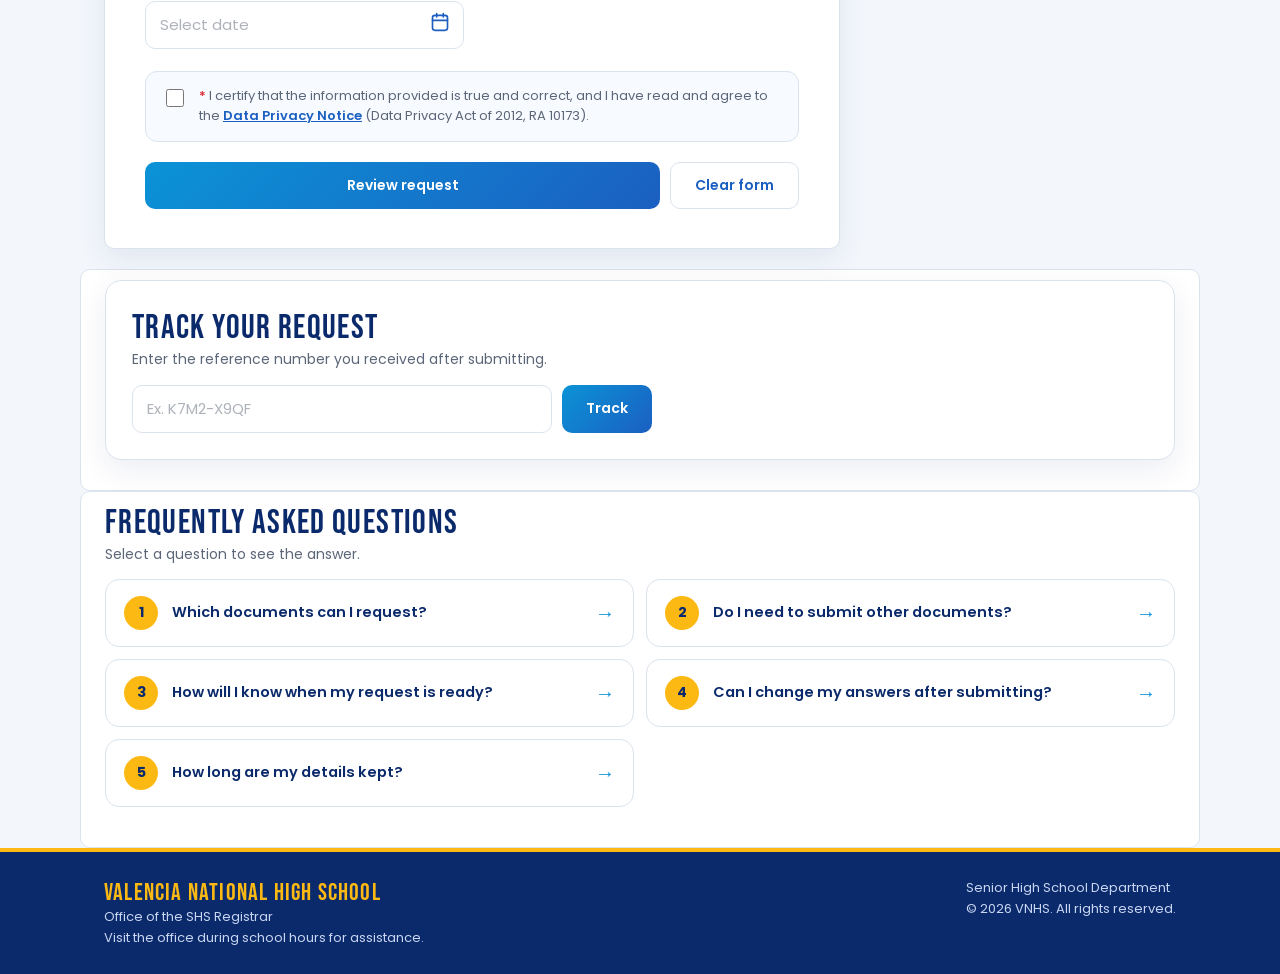
==== commit 22e3ea85: "Add files via upload" ====
--- a/index.html
+++ b/index.html
@@ -15,8 +15,7 @@
 </head>
 <body>
 
-<div class="top"><div><span>Valencia National High School &middot; Senior High School</span>
-<span><a href="#requirements">Requirements</a><a href="#faq">FAQs</a><a href="#contact">Contact Us</a></span></div></div>
+<div class="top"><div><span>Valencia National High School &middot; Senior High School</span></div></div>
 
 <nav><div>
   <a class="brand" href="#top"><img src="logo.png" alt="" width="42" height="42" decoding="async" onerror="this.remove()"><span>VNHS REGISTRAR</span></a>
@@ -53,8 +52,12 @@
 
     <fieldset><legend><b>1</b>Student information</legend>
       <div class="g">
-        <div class="f s6"><label class="l">Name of student <span class="req">*</span></label>
-          <input class="in" name="Student Name" placeholder="Ex. Last name, First name, Middle name" required></div>
+        <div class="f s2"><label class="l">First name <span class="req">*</span></label>
+          <input class="in" name="First Name" placeholder="Ex. Juan" autocomplete="given-name" required></div>
+        <div class="f s2"><label class="l">Middle name (if any)</label>
+          <input class="in" name="Middle Name" placeholder="Ex. Santos" autocomplete="additional-name"></div>
+        <div class="f s2"><label class="l">Last name <span class="req">*</span></label>
+          <input class="in" name="Last Name" placeholder="Ex. Dela Cruz" autocomplete="family-name" required></div>
         <div class="f s2"><label class="l">LRN <span class="req">*</span></label>
           <input class="in" name="LRN" inputmode="numeric" maxlength="12" pattern="[0-9]{12}" title="12-digit LRN" placeholder="Ex. 123456789012" required></div>
         <div class="f s2"><label class="l">Track / Strand <span class="req">*</span></label>
@@ -67,9 +70,6 @@
           <input class="in" name="Adviser" placeholder="Ex. Adviser's full name" required></div>
         <div class="f s2"><label class="l">School year <span class="req">*</span></label>
           <select class="in" id="sy" name="School Year" required><option value="">Select</option></select></div>
-        
-        <div class="f s3"><label class="l">Year of graduation <span class="req">*</span></label>
-          <select class="in" id="gy" name="Year of Graduation" required><option value="">Select</option></select></div>
       </div>
     </fieldset>
 
@@ -135,7 +135,7 @@
     </fieldset>
 
     <label class="consent"><input type="checkbox" name="Privacy Consent" value="Agreed" required>
-      <span><span class="req">*</span> I certify that the information provided is true and correct, and I consent to its collection and use for processing this request in accordance with the Data Privacy Act of 2012 (RA 10173). My details are kept only to process this request and are erased about 30 days after my document is released (180 days if the request is never completed).</span></label>
+      <span><span class="req">*</span> I certify that the information provided is true and correct, and I have read and agree to the <a class="plink" href="#">Data Privacy Notice</a> (Data Privacy Act of 2012, RA 10173).</span></label>
 
     <div class="acts"><button class="btn main" type="submit">Review request</button><button class="btn ghost" type="reset">Clear form</button></div>
   </form>
@@ -175,6 +175,37 @@
   </div>
 </section>
 
+<!-- DATA PRIVACY NOTICE: a template. The school's Data Protection Officer should review it. Keep the retention days (30 and 180) the same as in Code.gs. -->
+<div class="ov" id="pov"><div class="dlg pdlg" role="dialog" aria-modal="true" aria-labelledby="pt">
+  <button class="x" type="button" id="px" aria-label="Close">&times;</button>
+  <small>Valencia National High School &middot; Office of the SHS Registrar</small>
+  <h3 id="pt">Data Privacy Notice</h3>
+  <p class="phint">Please read the notice below. The I Agree button turns on when you reach the end.</p>
+  <div id="pbody" tabindex="0">
+    <h4>1. Who we are</h4>
+    <p>This notice is issued by Valencia National High School, through the Office of the SHS Registrar (&ldquo;the School&rdquo;), which operates this online request form.</p>
+    <h4>2. What information we collect</h4>
+    <p>To process your request, we collect your full name; Learner Reference Number (LRN); track or strand, grade level, section, adviser, and school year; your mobile number and email address; whether you or a representative is making the request, and the representative&rsquo;s name and relationship to you, if any; and the document you are requesting, its purpose, the number of copies, and how it will be claimed. The system also records the date and time of your request and gives it a reference number.</p>
+    <h4>3. Why we collect it</h4>
+    <ul><li>To process your request for an SF10/Form 137A, a certification, or a second issuance of diploma.</li><li>To check your identity against school records.</li><li>To contact you about your request.</li><li>To let you track the status of your request.</li><li>To prepare the document for claiming.</li></ul>
+    <h4>4. Legal basis</h4>
+    <p>We process your information based on your consent, which you give by ticking the box on the form, and because the School needs it to carry out its work of keeping and releasing student records.</p>
+    <h4>5. Who can see it</h4>
+    <p>Only authorized staff of the Registrar&rsquo;s Office can see your full request details. Anyone who has your reference number can see only the status, the type of request, and any note posted for you. This form uses Google services (Google Sheets, Gmail, and Google Apps Script) to store your request and send notifications, so your information is processed on Google&rsquo;s systems on behalf of the School. We do not sell your information or use it for marketing. We share it with others only when required by law or by DepEd regulations.</p>
+    <h4>6. How long we keep it</h4>
+    <p>Your personal details are erased or made anonymous about 30 days after your document is released, or after 180 days if your request is never completed. Anonymous information, such as the number of requests received, may be kept for reports. Emails sent to you or to the Registrar&rsquo;s Office may remain in those mailboxes until their owners delete them.</p>
+    <h4>7. How we protect it</h4>
+    <p>We take reasonable steps to protect your information, such as limiting access to authorized staff and showing only limited information on the tracking page. No online system is completely risk-free, so please keep your reference number private.</p>
+    <h4>8. Your rights</h4>
+    <p>Under the Data Privacy Act of 2012 (RA 10173), you have the right to be informed about how your data is used; to access your data; to object to its processing; to correct inaccurate data; to request that it be erased or blocked; to data portability; to be compensated for damages; and to file a complaint with the National Privacy Commission (privacy.gov.ph).</p>
+    <h4>9. Withdrawing consent and inquiries</h4>
+    <p>You may withdraw your consent or ask about your information by contacting the Office of the SHS Registrar. If you withdraw your consent, we may no longer be able to process your request.</p>
+    <h4>10. Your certification</h4>
+    <p>By ticking the box and clicking &ldquo;I Agree,&rdquo; you certify that the information you provided is true and correct, and you consent to its collection and use for processing this request as described in this notice.</p>
+  </div>
+  <div class="dact"><button class="btn ghost" type="button" id="pdecline">Decline</button><button class="btn" type="button" id="pagree" disabled>I Agree</button></div>
+</div></div>
+
 <div class="ov" id="fov"><div class="dlg fdlg" role="dialog" aria-modal="true" aria-labelledby="fqt">
   <button class="x" type="button" id="fx" aria-label="Close">&times;</button>
   <small id="fqn"></small><h3 id="fqt"></h3><p id="fqa"></p>
--- a/style.css
+++ b/style.css
@@ -222,3 +222,16 @@
 }
 
 .hp{position:absolute;left:-9999px;width:1px;height:1px;opacity:0;pointer-events:none}
+
+/* Data privacy notice window */
+.pdlg{position:relative;max-width:640px;border-top:5px solid var(--gold)}
+.pdlg small{font-weight:600;font-size:12px;letter-spacing:.08em;text-transform:uppercase;color:var(--sky)}
+.pdlg h3{margin:2px 40px 6px 0}
+.phint{margin:0 0 12px;font-size:13px;color:var(--mut)}
+#pbody{max-height:50vh;overflow:auto;padding:14px 18px;border:1px solid var(--line);border-radius:12px;background:#fbfcfe;font-size:13.5px;line-height:1.7;color:#2a3752}
+#pbody:focus-visible{outline:3px solid var(--gold)}
+#pbody h4{margin:16px 0 4px;font:600 14px Poppins,sans-serif;color:var(--navy)}#pbody h4:first-child{margin-top:0}
+#pbody p,#pbody ul{margin:0 0 8px}#pbody ul{padding-left:20px}
+#pagree:disabled{cursor:not-allowed;opacity:.45;box-shadow:none;transform:none}
+.plink{color:var(--royal);font-weight:600}
+@media(max-width:700px){#pbody{max-height:52dvh}}
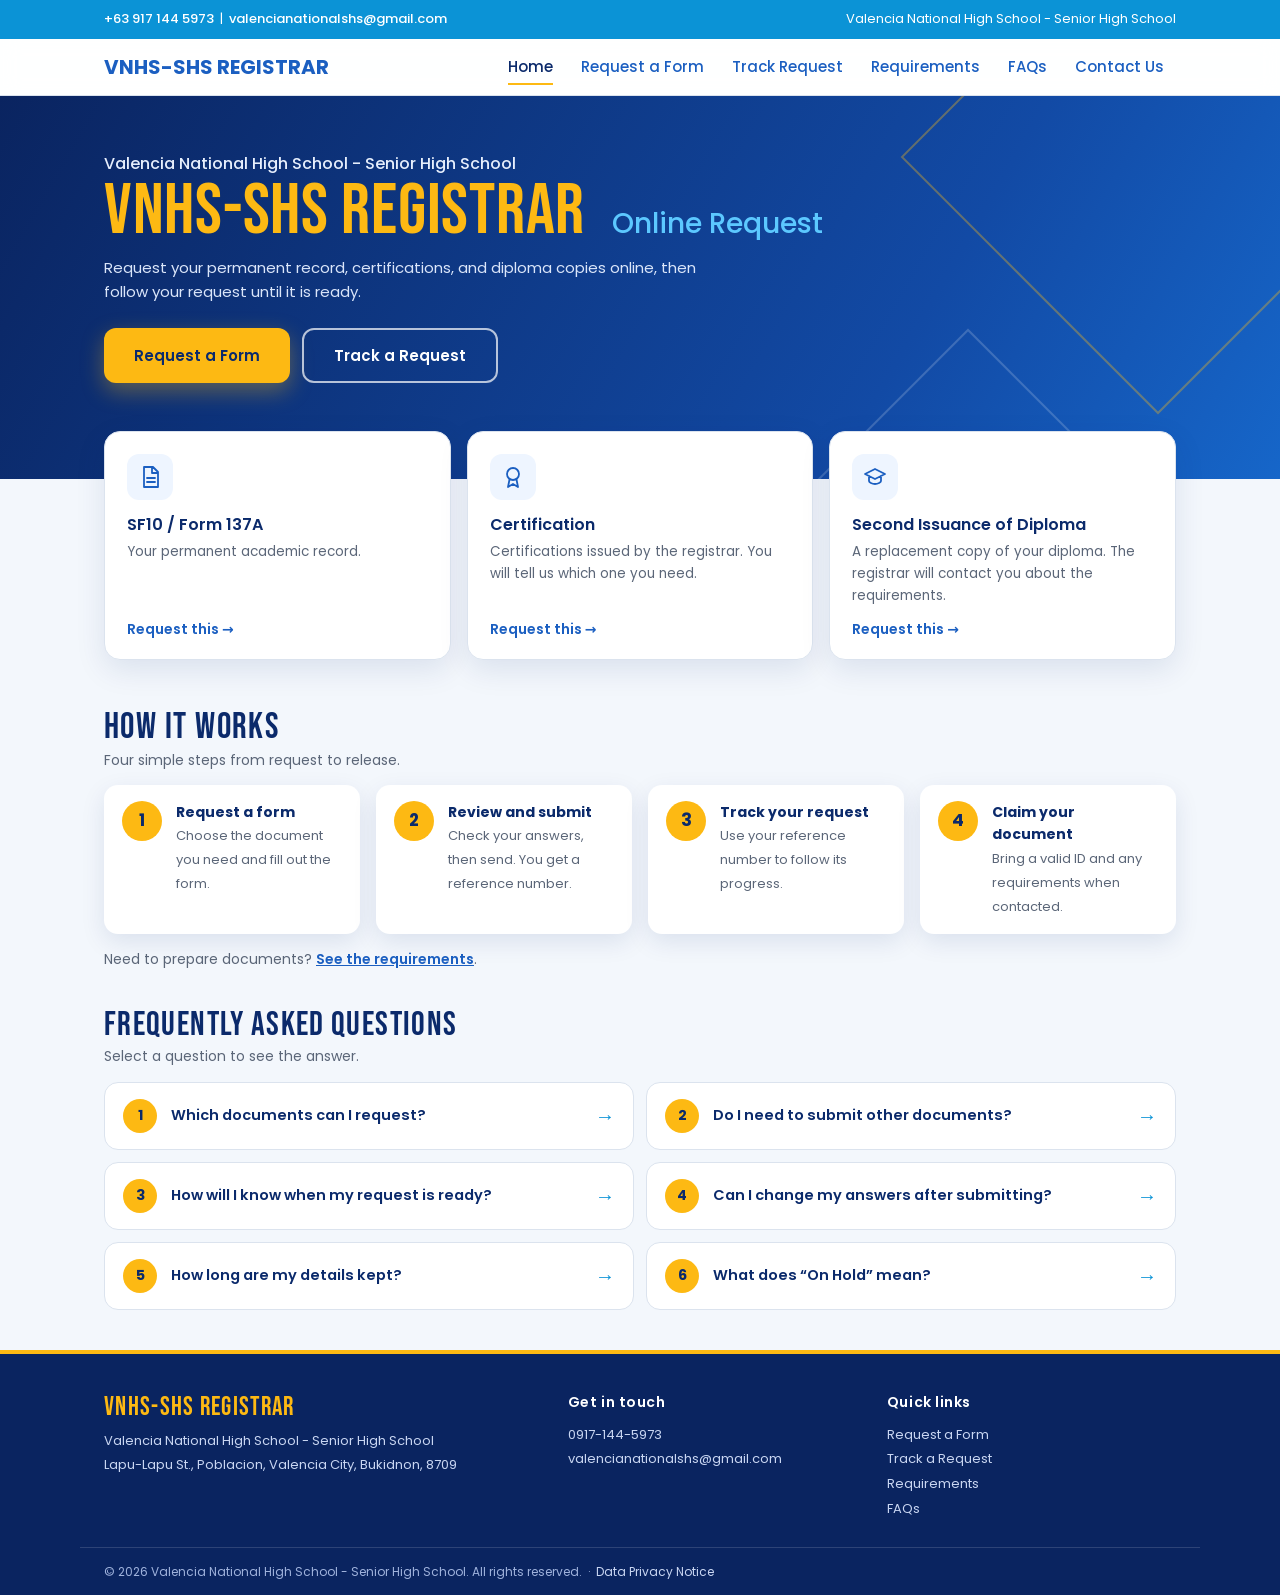
==== commit aebf29a3: "Update index.html" ====
--- a/index.html
+++ b/index.html
@@ -3,7 +3,7 @@
 <head>
 <meta charset="UTF-8">
 <meta name="viewport" content="width=device-width, initial-scale=1">
-<title>Office of the SHS Registrar | Valencia National High School</title>
+<title>VNHS-SHS Registrar | Valencia National High School - Senior High School</title>
 <link rel="preconnect" href="https://fonts.googleapis.com">
 <link rel="preconnect" href="https://fonts.gstatic.com" crossorigin>
 <link rel="preload" as="style" href="https://fonts.googleapis.com/css2?family=Bebas+Neue&family=Poppins:wght@400;500;600&display=swap" onload="this.onload=null;this.rel='stylesheet'">
@@ -14,192 +14,245 @@
 <link rel="stylesheet" href="style.css">
 </head>
 <body>
-
-<div class="top"><div><span>Valencia National High School &middot; Senior High School</span></div></div>
+<svg width="0" height="0" style="position:absolute" aria-hidden="true">
+  <symbol id="i-doc" viewBox="0 0 24 24"><path d="M6 2h9l5 5v15H6zM14 2v6h6M9 13h8M9 17h8"/></symbol>
+  <symbol id="i-cert" viewBox="0 0 24 24"><circle cx="12" cy="9" r="6"/><path d="M8.5 14.5L7 22l5-3 5 3-1.5-7.5"/></symbol>
+  <symbol id="i-cap" viewBox="0 0 24 24"><path d="M2 9l10-5 10 5-10 5zM6 11v5c0 1.5 3 3 6 3s6-1.5 6-3v-5"/></symbol>
+</svg>
+
+<div class="top"><div>
+  <span><a href="tel:+639171445973">+63 917 144 5973</a> &nbsp;|&nbsp; <a href="mailto:valencianationalshs@gmail.com">valencianationalshs@gmail.com</a></span>
+  <span>Valencia National High School - Senior High School</span>
+</div></div>
 
 <nav><div>
-  <a class="brand" href="#top"><img src="logo.png" alt="" width="42" height="42" decoding="async" onerror="this.remove()"><span>VNHS REGISTRAR</span></a>
-  <ul><li><a href="#top">Home</a></li><li><a href="#request">Request Form</a></li><li><a href="#track">Track Request</a></li><li><a href="#requirements">Requirements</a></li><li><a href="#faq">FAQs</a></li><li><a href="#contact">Contact Us</a></li></ul>
+  <a class="brand" href="#home"><img src="logo.png" alt="" width="42" height="42" decoding="async" onerror="this.remove()"><span>VNHS-SHS REGISTRAR</span></a>
+  <ul>
+    <li><a href="#home">Home</a></li>
+    <li><a href="#request">Request a Form</a></li>
+    <li><a href="#track">Track Request</a></li>
+    <li><a href="#requirements">Requirements</a></li>
+    <li><a href="#faq">FAQs</a></li>
+    <li><a href="#contact">Contact Us</a></li>
+  </ul>
   <button class="burger" type="button" aria-label="Menu" aria-expanded="false"><span></span></button>
 </div></nav>
 
-<header class="hero" id="top"><div class="hero-in">
-  <!-- Put your school logo in this folder as logo.png -->
-  <img src="logo.png" alt="Valencia National High School seal" width="120" height="120" fetchpriority="high" decoding="async" onerror="this.remove()">
-  <div>
-    <small>Valencia National High School</small>
-    <h1>OFFICE OF THE SHS REGISTRAR <span>Online Request</span></h1>
-    <p>Request your permanent record, certifications, and diploma copies without lining up at the office.</p>
-  </div>
-</div></header>
-
-<section class="steps">
-  <div class="step rv"><b>1</b><p style="margin:0"><strong>Fill out the form</strong><span>Enter your details and choose the record you need.</span></p></div>
-  <div class="step rv"><b>2</b><p style="margin:0"><strong>Review and submit</strong><span>Check everything before it is sent.</span></p></div>
-  <div class="step rv"><b>3</b><p style="margin:0"><strong>Track your request</strong><span>Use your reference number to follow its status.</span></p></div>
-</section>
-
-<div class="wrap">
-<main class="card rv" id="request">
-  <div class="fhead">
-    <h2>Request Form</h2>
-    <p class="legend"><span class="req">*</span> Required field</p>
-    <div class="bar"><i id="bar"></i></div><span id="pc">0% complete</span>
-  </div>
-
-  <form id="f">
-    <input class="hp" type="text" name="Website" tabindex="-1" autocomplete="off" aria-hidden="true">
-
-    <fieldset><legend><b>1</b>Student information</legend>
-      <div class="g">
-        <div class="f s2"><label class="l">First name <span class="req">*</span></label>
-          <input class="in" name="First Name" placeholder="Ex. Juan" autocomplete="given-name" required></div>
-        <div class="f s2"><label class="l">Middle name (if any)</label>
-          <input class="in" name="Middle Name" placeholder="Ex. Santos" autocomplete="additional-name"></div>
-        <div class="f s2"><label class="l">Last name <span class="req">*</span></label>
-          <input class="in" name="Last Name" placeholder="Ex. Dela Cruz" autocomplete="family-name" required></div>
-        <div class="f s2"><label class="l">LRN <span class="req">*</span></label>
-          <input class="in" name="LRN" inputmode="numeric" maxlength="12" pattern="[0-9]{12}" title="12-digit LRN" placeholder="Ex. 123456789012" required></div>
-        <div class="f s2"><label class="l">Track / Strand <span class="req">*</span></label>
-          <input class="in" name="Track/Strand" placeholder="Ex. STEM" required></div>
-        <div class="f s2"><label class="l">Grade level <span class="req">*</span></label>
-          <select class="in" name="Grade Level" required><option value="">Select</option><option>Grade 11</option><option>Grade 12</option></select></div>
-        <div class="f s2"><label class="l">Section <span class="req">*</span></label>
-          <input class="in" name="Section" placeholder="Ex. Section name" required></div>
-        <div class="f s2"><label class="l">Adviser <span class="req">*</span></label>
-          <input class="in" name="Adviser" placeholder="Ex. Adviser's full name" required></div>
-        <div class="f s2"><label class="l">School year <span class="req">*</span></label>
-          <select class="in" id="sy" name="School Year" required><option value="">Select</option></select></div>
+<main>
+<!-- ===================== HOME ===================== -->
+<div class="view" id="v-home">
+  <header class="hero"><div class="hero-in">
+    <img src="logo.png" alt="Valencia National High School seal" width="120" height="120" fetchpriority="high" decoding="async" onerror="this.remove()">
+    <div>
+      <small>Valencia National High School - Senior High School</small>
+      <h1>VNHS-SHS REGISTRAR <span>Online Request</span></h1>
+      <p>Request your permanent record, certifications, and diploma copies online, then follow your request until it is ready.</p>
+      <div class="cta"><a class="cbtn gold" href="#request">Request a Form</a><a class="cbtn line" href="#track">Track a Request</a></div>
+    </div>
+  </div></header>
+
+  <section class="docs">
+    <article class="doc rv"><div class="ic"><svg><use href="#i-doc"/></svg></div><h3>SF10 / Form 137A</h3>
+      <p>Your permanent academic record.</p><a href="#request" data-doc="SF10/Form 137A (Permanent Record)">Request this &rarr;</a></article>
+    <article class="doc rv"><div class="ic"><svg><use href="#i-cert"/></svg></div><h3>Certification</h3>
+      <p>Certifications issued by the registrar. You will tell us which one you need.</p><a href="#request" data-doc="Certification">Request this &rarr;</a></article>
+    <article class="doc rv"><div class="ic"><svg><use href="#i-cap"/></svg></div><h3>Second Issuance of Diploma</h3>
+      <p>A replacement copy of your diploma. The registrar will contact you about the requirements.</p><a href="#request" data-doc="Second Issuance of Diploma">Request this &rarr;</a></article>
+  </section>
+
+  <section class="sec rv"><h2>How It Works</h2><p class="sub">Four simple steps from request to release.</p></section>
+  <section class="steps four flat">
+    <div class="step rv"><b>1</b><p style="margin:0"><strong>Request a form</strong><span>Choose the document you need and fill out the form.</span></p></div>
+    <div class="step rv"><b>2</b><p style="margin:0"><strong>Review and submit</strong><span>Check your answers, then send. You get a reference number.</span></p></div>
+    <div class="step rv"><b>3</b><p style="margin:0"><strong>Track your request</strong><span>Use your reference number to follow its progress.</span></p></div>
+    <div class="step rv"><b>4</b><p style="margin:0"><strong>Claim your document</strong><span>Bring a valid ID and any requirements when contacted.</span></p></div>
+  </section>
+  <p class="sec-note">Need to prepare documents? <a href="#requirements">See the requirements</a>.</p>
+
+  <section class="faq rv" id="faq"><h2>Frequently Asked Questions</h2>
+    <p class="faq-sub">Select a question to see the answer.</p>
+    <div class="fq-grid">
+      <div><button class="fq" type="button"><b>1</b><span>Which documents can I request?</span><i>&rarr;</i></button>
+        <div class="fa">The SF10/Form 137A (Permanent Record), Certification, and Second Issuance of Diploma.</div></div>
+      <div><button class="fq" type="button"><b>2</b><span>Do I need to submit other documents?</span><i>&rarr;</i></button>
+        <div class="fa">Only in some cases: an Affidavit of Loss, or a PSA No Record of Birth photocopy for late registration. See the Requirements. For a Second Issuance of Diploma, the VNHS-SHS Registrar will contact you about the requirements.</div></div>
+      <div><button class="fq" type="button"><b>3</b><span>How will I know when my request is ready?</span><i>&rarr;</i></button>
+        <div class="fa">The VNHS-SHS Registrar will contact you through the mobile number and email you provide. You can also check the Track Request page anytime using your reference number.</div></div>
+      <div><button class="fq" type="button"><b>4</b><span>Can I change my answers after submitting?</span><i>&rarr;</i></button>
+        <div class="fa">You review everything before it is sent. After that, please contact the VNHS-SHS Registrar to correct any entry.</div></div>
+      <div><button class="fq" type="button"><b>5</b><span>How long are my details kept?</span><i>&rarr;</i></button>
+        <div class="fa">Your request details are erased or made anonymous about 30 days after your document is released, or after 180 days if the request is never completed. The VNHS-SHS Registrar keeps only a short release record (name, LRN, document, purpose, date released, and who claimed it) as proof that the document was issued.</div></div>
+      <div><button class="fq" type="button"><b>6</b><span>What does &ldquo;On Hold&rdquo; mean?</span><i>&rarr;</i></button>
+        <div class="fa">On Hold means the VNHS-SHS Registrar needs requirements from you before your request can continue. Read the note on the Track Request page and contact the office. This step appears on your tracker only when your request is actually on hold.</div></div>
+    </div>
+  </section>
+</div>
+
+<!-- ===================== REQUEST FORM ===================== -->
+<div class="view" id="v-request" hidden>
+  <section class="pagebar"><div><small><a href="#home">Home</a> &rsaquo; Request a Form</small><h1>Request a Form</h1></div></section>
+  <div class="wrap">
+    <div class="card" id="request">
+      <div class="fhead">
+        <h2>Request Form</h2>
+        <p class="legend"><span class="req">*</span> Required field</p>
+        <div class="bar"><i id="bar"></i></div><span id="pc">0% complete</span>
       </div>
-    </fieldset>
-
-    <fieldset><legend><b>2</b>Contact details</legend>
-      <div class="g">
-        <div class="f s3"><label class="l">Contact no. <span class="req">*</span></label>
-          <input class="in" type="tel" name="Contact No" inputmode="numeric" maxlength="11" pattern="09[0-9]{9}" title="11-digit mobile number starting with 09" placeholder="Ex. 09876543219" required></div>
-        <div class="f s3"><label class="l">Email address <span class="req">*</span></label>
-          <input class="in" type="email" name="email" placeholder="Ex. name@email.com" required></div>
-        
-      </div>
-    </fieldset>
-
-    <fieldset><legend><b>3</b>Requester</legend>
-      <label class="l" style="margin-top:14px">Who is making this request? <span class="req">*</span></label>
-      <div class="opts two" style="margin-top:0">
-        <label class="opt"><input type="radio" name="Requester" value="The student" required>The student (myself)</label>
-        <label class="opt"><input type="radio" name="Requester" value="A representative">A representative of the student</label>
-      </div>
-      <div class="more" id="m-rep"><div>
-        <div class="g">
-          <div class="f"><label class="l">Representative's full name <span class="req">*</span></label>
-            <input class="in" name="Representative Name" placeholder="Ex. Full name" disabled></div>
-          <div class="f"><label class="l">Relationship to student <span class="req">*</span></label>
-            <select class="in" name="Relationship" disabled><option value="">Select</option><option>Parent</option><option>Guardian</option><option>Sibling</option><option>Other relative</option><option>Other</option></select></div>
-        </div>
-        <p class="hint">A representative must bring an authorization letter signed by the student and a valid ID. Please confirm other requirements with the Registrar's Office.</p>
-      </div></div>
-    </fieldset>
-
-    <fieldset><legend><b>4</b>Request details</legend>
-      <label class="l" style="margin-top:14px">Request for <span class="req">*</span></label>
-      <div class="opts" style="margin-top:0">
-        <label class="opt"><input type="radio" name="Request For" value="SF10/Form 137A (Permanent Record)" required>SF10/Form 137A (Permanent Record)</label>
-        <label class="opt"><input type="radio" name="Request For" value="Certification">Certification</label>
-        <label class="opt"><input type="radio" name="Request For" value="Second Issuance of Diploma">Second Issuance of Diploma</label>
-      </div>
-      <div class="more" id="m-cert"><div><div class="f s6"><label class="l">Type of certification <span class="req">*</span></label>
-        <input class="in" name="Certification Type" placeholder="Ex. Certificate of Enrollment" disabled></div></div></div>
-
-      <div class="g"><div class="f s6"><label class="l">Purpose <span class="req">*</span></label>
-        <select class="in" name="Purpose" required>
-          <option value="">Select purpose</option>
-          <option>Passport/VISA Application</option>
-          <option>Late Registration/Correction of Entry in the Certificate of Live Birth</option>
-          <option>Scholarship Application</option>
-          <option>Local/Overseas Employment</option>
-          <option>PMA/PNPA Examination, AFPSAT, Philippine Navy Training</option>
-          <option>Enrollment/Evaluation (College Application)</option>
-          <option>Others</option>
-        </select></div></div>
-      <div class="more" id="m-oth"><div><div class="f s6"><label class="l">Please specify <span class="req">*</span></label>
-        <input class="in" name="Other Purpose" placeholder="Ex. State your purpose" disabled></div></div></div>
-
-      <div class="g">
-        <div class="f s2"><label class="l">Number of copies</label>
-          <div class="stepper"><button type="button" data-s="-1" aria-label="Fewer copies">&minus;</button><input class="in" name="Copies" value="1" readonly aria-label="Number of copies"><button type="button" data-s="1" aria-label="More copies">+</button></div></div>
-        <div class="f s4"><label class="l">How will the document be claimed? <span class="req">*</span></label>
-          <select class="in" name="Claim Method" required><option value="">Select</option><option>Pick up in person</option><option>Claim through an authorized representative</option><option>Other arrangement (to be discussed with the registrar)</option></select></div>
-        <div class="f s3 dp" data-dp="claim"><label class="l">Preferred claim date (optional)</label><input class="in" name="Preferred Claim Date" placeholder="Select date" readonly autocomplete="off"><svg viewBox="0 0 24 24" fill="none" stroke="currentColor" stroke-width="2" stroke-linecap="round" stroke-linejoin="round"><rect x="3" y="4" width="18" height="18" rx="3"/><path d="M16 2v4M8 2v4M3 10h18"/></svg><div class="cal"></div><small class="err"></small></div>
-      </div>
-      <div class="more" id="m-claim"><div><p class="hint">Bring an authorization letter and a valid ID of the person who will claim the document. Other arrangements are subject to approval by the Registrar's Office.</p></div></div>
-    </fieldset>
-
-    <label class="consent"><input type="checkbox" name="Privacy Consent" value="Agreed" required>
-      <span><span class="req">*</span> I certify that the information provided is true and correct, and I have read and agree to the <a class="plink" href="#">Data Privacy Notice</a> (Data Privacy Act of 2012, RA 10173).</span></label>
-
-    <div class="acts"><button class="btn main" type="submit">Review request</button><button class="btn ghost" type="reset">Clear form</button></div>
-  </form>
+
+      <form id="f">
+        <input class="hp" type="text" name="Website" tabindex="-1" autocomplete="off" aria-hidden="true">
+
+        <fieldset><legend><b>1</b>Learner information</legend>
+          <div class="g">
+            <div class="f s2"><label class="l">First name <span class="req">*</span></label>
+              <input class="in" name="First Name" placeholder="Ex. Juan" autocomplete="given-name" required></div>
+            <div class="f s2"><label class="l">Middle name (if any)</label>
+              <input class="in" name="Middle Name" placeholder="Ex. Santos" autocomplete="additional-name"></div>
+            <div class="f s2"><label class="l">Last name <span class="req">*</span></label>
+              <input class="in" name="Last Name" placeholder="Ex. Dela Cruz" autocomplete="family-name" required></div>
+            <div class="f s2"><label class="l">LRN <span class="req">*</span></label>
+              <input class="in" name="LRN" inputmode="numeric" maxlength="12" pattern="[0-9]{12}" title="12-digit LRN" placeholder="Ex. 123456789012" required></div>
+            <div class="f s2"><label class="l">Track / Cluster <span class="req">*</span></label>
+              <input class="in" name="Track/Cluster" placeholder="Ex. Academic/STEM" required></div>
+            <div class="f s2"><label class="l">Grade level <span class="req">*</span></label>
+              <select class="in" name="Grade Level" required><option value="">Select</option><option>Grade 11</option><option>Grade 12</option></select></div>
+            <div class="f s2"><label class="l">Section <span class="req">*</span></label>
+              <input class="in" name="Section" placeholder="Ex. Section name" required></div>
+            <div class="f s2"><label class="l">Adviser <span class="req">*</span></label>
+              <input class="in" name="Adviser" placeholder="Ex. Adviser's full name" required></div>
+            <div class="f s2"><label class="l">School year <span class="req">*</span></label>
+              <input class="in" name="School Year" inputmode="numeric" maxlength="9" placeholder="Ex. 2025-2026" autocomplete="off" required>
+              <div class="syh" id="syh"></div></div>
+          </div>
+        </fieldset>
+
+        <fieldset><legend><b>2</b>Contact details</legend>
+          <div class="g">
+            <div class="f s3"><label class="l">Contact no. <span class="req">*</span></label>
+              <input class="in" type="tel" name="Contact No" inputmode="numeric" maxlength="11" pattern="09[0-9]{9}" title="11-digit mobile number starting with 09" placeholder="Ex. 09876543219" required></div>
+            <div class="f s3"><label class="l">Email address <span class="req">*</span></label>
+              <input class="in" type="email" name="email" placeholder="Ex. name@email.com" required></div>
+          </div>
+        </fieldset>
+
+        <fieldset><legend><b>3</b>Requester</legend>
+          <label class="l" style="margin-top:14px">Who is making this request? <span class="req">*</span></label>
+          <div class="opts two" style="margin-top:0">
+            <label class="opt"><input type="radio" name="Requester" value="The learner" required>The learner (myself)</label>
+            <label class="opt"><input type="radio" name="Requester" value="A Representative">A Representative</label>
+          </div>
+          <div class="more" id="m-rep"><div>
+            <div class="g">
+              <div class="f"><label class="l">Representative's full name <span class="req">*</span></label>
+                <input class="in" name="Representative Name" placeholder="Ex. Full name" disabled></div>
+              <div class="f"><label class="l">Relationship with the learner <span class="req">*</span></label>
+                <input class="in" name="Relationship" placeholder="Ex. Mother, Guardian, Sibling" disabled></div>
+            </div>
+            <p class="hint">A representative must bring an authorization letter signed by the learner and a valid ID. Please confirm other requirements with the VNHS-SHS Registrar.</p>
+          </div></div>
+        </fieldset>
+
+        <fieldset><legend><b>4</b>Request details</legend>
+          <label class="l" style="margin-top:14px">Request for <span class="req">*</span></label>
+          <div class="opts" style="margin-top:0">
+            <label class="opt"><input type="radio" name="Request For" value="SF10/Form 137A (Permanent Record)" required>SF10/Form 137A (Permanent Record)</label>
+            <label class="opt"><input type="radio" name="Request For" value="Certification">Certification</label>
+            <label class="opt"><input type="radio" name="Request For" value="Second Issuance of Diploma">Second Issuance of Diploma</label>
+          </div>
+          <div class="more" id="m-dip"><div><p class="hint imp"><strong>Important:</strong> The VNHS-SHS Registrar will contact you about this request. Some requirements, such as an Affidavit of Loss, must be submitted or brought when you are contacted. Please keep your mobile number and email active.</p></div></div>
+          <div class="more" id="m-cert"><div><div class="f s6"><label class="l">Type of certification <span class="req">*</span></label>
+            <input class="in" name="Certification Type" placeholder="Ex. Certificate of Enrollment" disabled></div></div></div>
+
+          <div class="g"><div class="f s6"><label class="l">Purpose <span class="req">*</span></label>
+            <select class="in" name="Purpose" required>
+              <option value="">Select purpose</option>
+              <option>Passport/VISA Application</option>
+              <option>Late Registration/Correction of Entry in the Certificate of Live Birth</option>
+              <option>Scholarship Application</option>
+              <option>Local/Overseas Employment</option>
+              <option>PMA/PNPA Examination, AFPSAT, Philippine Navy Training</option>
+              <option>Enrollment/Evaluation (College Application)</option>
+              <option>Others</option>
+            </select></div></div>
+          <div class="more" id="m-oth"><div><div class="f s6"><label class="l">Please specify <span class="req">*</span></label>
+            <input class="in" name="Other Purpose" placeholder="Ex. State your purpose" disabled></div></div></div>
+
+          <div class="g"><div class="f s6"><label class="l">How will the document be claimed? <span class="req">*</span></label>
+            <select class="in" name="Claim Method" required><option value="">Select</option><option>Pick up in person</option><option>Claim through an authorized representative</option><option>Other arrangement (to be discussed with the registrar)</option></select></div></div>
+          <div class="more" id="m-claim"><div><p class="hint">Bring an authorization letter and a valid ID of the person who will claim the document. Other arrangements are subject to approval by the VNHS-SHS Registrar.</p></div></div>
+        </fieldset>
+
+        <label class="consent"><input type="checkbox" name="Privacy Consent" value="Agreed" required>
+          <span><span class="req">*</span> I certify that the information provided is true and correct, and I have read and agree to the <a class="plink" href="#">Data Privacy Notice</a> (Data Privacy Act of 2012, RA 10173).</span></label>
+
+        <div class="acts"><button class="btn main" type="submit">Review request</button><button class="btn ghost" type="reset">Clear form</button></div>
+      </form>
+    </div>
+
+    <aside class="side">
+      <div class="box" id="requirements"><h3>Requirements</h3>
+        <ol class="reqs">
+          <li><strong>Affidavit of Loss</strong> for:
+            <ol><li>Second Issuance of Diploma</li><li>Issuance of SF10/Form 137A for enrollment purposes (in case of lost Report Card)</li></ol></li>
+          <li><strong>Photocopy of No Record of Birth</strong> issued by PSA (for Late Registration of Birth)</li>
+        </ol></div>
+      <div class="box"><h3>Reminders</h3><ul>
+        <li>Use your complete name as it appears in school records.</li>
+        <li>Keep your mobile number and email active.</li>
+        <li>Bring a valid school ID when claiming your document.</li></ul></div>
+    </aside>
+  </div>
+</div>
+
+<!-- ===================== TRACK ===================== -->
+<div class="view" id="v-track" hidden>
+  <section class="pagebar"><div><small><a href="#home">Home</a> &rsaquo; Track a Request</small><h1>Track a Request</h1></div></section>
+  <div class="track"><div class="card tcard" id="track">
+    <h2>Track Your Request</h2>
+    <p class="faq-sub">Enter the reference number you received after submitting.</p>
+    <form id="trk" class="trow"><input class="in" id="tref" placeholder="Ex. K7M2-X9QF" autocomplete="off" maxlength="9" required><button class="btn" type="submit">Track</button></form>
+    <div id="tres" aria-live="polite"></div>
+  </div></div>
+</div>
 </main>
 
-<aside class="side">
-  <div class="box rv" id="requirements"><h3>Requirements</h3><ol>
-    <li><strong>Affidavit of Loss</strong> for (a) Second Issuance of Diploma; (b) SF10/Form 137A for enrollment purposes, in case of lost Report Card.</li>
-    <li><strong>Photocopy of No Record of Birth</strong> issued by PSA, for Late Registration of Birth.</li></ol></div>
-  <div class="box rv"><h3>Reminders</h3><ul>
-    <li>Use your complete name as it appears in school records.</li>
-    <li>Keep your mobile number and email active.</li>
-    <li>Bring a valid school ID when claiming your document.</li></ul></div>
-</aside>
-</div>
-
-<section class="track rv" id="track"><div class="card tcard">
-  <h2>Track Your Request</h2>
-  <p class="faq-sub">Enter the reference number you received after submitting.</p>
-  <form id="trk" class="trow"><input class="in" id="tref" placeholder="Ex. K7M2-X9QF" maxlength="9" autocomplete="off" required><button class="btn" type="submit">Track</button></form>
-  <div id="tres" aria-live="polite"></div>
-</div></section>
-
-<section class="faq rv" id="faq"><h2>Frequently Asked Questions</h2>
-  <p class="faq-sub">Select a question to see the answer.</p>
-  <div class="fq-grid">
-    <div><button class="fq" type="button"><b>1</b><span>Which documents can I request?</span><i>&rarr;</i></button>
-      <div class="fa">The SF10/Form 137A (Permanent Record), Certification, and Second Issuance of Diploma.</div></div>
-    <div><button class="fq" type="button"><b>2</b><span>Do I need to submit other documents?</span><i>&rarr;</i></button>
-      <div class="fa">Only in some cases: an Affidavit of Loss, or a PSA No Record of Birth photocopy for late registration. See the Requirements box.</div></div>
-    <div><button class="fq" type="button"><b>3</b><span>How will I know when my request is ready?</span><i>&rarr;</i></button>
-      <div class="fa">The Registrar's Office will contact you through the mobile number and email you provide.</div></div>
-    <div><button class="fq" type="button"><b>4</b><span>Can I change my answers after submitting?</span><i>&rarr;</i></button>
-      <div class="fa">You review everything before it is sent. After that, please contact the Registrar's Office to correct any entry.</div></div>
-    <div><button class="fq" type="button"><b>5</b><span>How long are my details kept?</span><i>&rarr;</i></button>
-      <div class="fa">Your details are used only to process this request. They are erased about 30 days after your document is released, or after 180 days if the request is never completed.</div></div>
-  </div>
-</section>
+<footer class="foot" id="contact">
+  <div class="fgrid">
+    <div><strong>VNHS-SHS REGISTRAR</strong>
+      <p>Valencia National High School - Senior High School<br>Lapu-Lapu St., Poblacion, Valencia City, Bukidnon, 8709</p></div>
+    <div><h4>Get in touch</h4>
+      <p><a href="tel:09171445973">0917-144-5973</a><br><a href="mailto:valencianationalshs@gmail.com">valencianationalshs@gmail.com</a></p></div>
+    <div><h4>Quick links</h4>
+      <ul><li><a href="#request">Request a Form</a></li><li><a href="#track">Track a Request</a></li><li><a href="#requirements">Requirements</a></li><li><a href="#faq">FAQs</a></li></ul></div>
+  </div>
+  <div class="copy">&copy; <span id="yr"></span> Valencia National High School - Senior High School. All rights reserved. &nbsp;&middot;&nbsp; <a class="pread" href="#">Data Privacy Notice</a></div>
+</footer>
 
 <!-- DATA PRIVACY NOTICE: a template. The school's Data Protection Officer should review it. Keep the retention days (30 and 180) the same as in Code.gs. -->
 <div class="ov" id="pov"><div class="dlg pdlg" role="dialog" aria-modal="true" aria-labelledby="pt">
   <button class="x" type="button" id="px" aria-label="Close">&times;</button>
-  <small>Valencia National High School &middot; Office of the SHS Registrar</small>
+  <small>Valencia National High School - Senior High School</small>
   <h3 id="pt">Data Privacy Notice</h3>
   <p class="phint">Please read the notice below. The I Agree button turns on when you reach the end.</p>
   <div id="pbody" tabindex="0">
     <h4>1. Who we are</h4>
-    <p>This notice is issued by Valencia National High School, through the Office of the SHS Registrar (&ldquo;the School&rdquo;), which operates this online request form.</p>
+    <p>This notice is issued by Valencia National High School - Senior High School, through the VNHS-SHS Registrar (&ldquo;the School&rdquo;), which operates this online request form.</p>
     <h4>2. What information we collect</h4>
-    <p>To process your request, we collect your full name; Learner Reference Number (LRN); track or strand, grade level, section, adviser, and school year; your mobile number and email address; whether you or a representative is making the request, and the representative&rsquo;s name and relationship to you, if any; and the document you are requesting, its purpose, the number of copies, and how it will be claimed. The system also records the date and time of your request and gives it a reference number.</p>
+    <p>To process your request, we collect the learner&rsquo;s full name; Learner Reference Number (LRN); track or cluster, grade level, section, adviser, and school year; your mobile number and email address; whether the learner or a representative is making the request, and the representative&rsquo;s name and relationship with the learner, if any; and the document requested, its purpose, and how it will be claimed. The system also records the date and time of the request and gives it a reference number.</p>
     <h4>3. Why we collect it</h4>
-    <ul><li>To process your request for an SF10/Form 137A, a certification, or a second issuance of diploma.</li><li>To check your identity against school records.</li><li>To contact you about your request.</li><li>To let you track the status of your request.</li><li>To prepare the document for claiming.</li></ul>
+    <ul><li>To process the request for an SF10/Form 137A, a certification, or a second issuance of diploma.</li><li>To check the learner&rsquo;s identity against school records.</li><li>To contact you about the request.</li><li>To let you track the status of the request.</li><li>To prepare the document for claiming.</li></ul>
     <h4>4. Legal basis</h4>
-    <p>We process your information based on your consent, which you give by ticking the box on the form, and because the School needs it to carry out its work of keeping and releasing student records.</p>
+    <p>We process your information based on your consent, which you give by ticking the box on the form, and because the School needs it to carry out its work of keeping and releasing learner records.</p>
     <h4>5. Who can see it</h4>
-    <p>Only authorized staff of the Registrar&rsquo;s Office can see your full request details. Anyone who has your reference number can see only the status, the type of request, and any note posted for you. This form uses Google services (Google Sheets, Gmail, and Google Apps Script) to store your request and send notifications, so your information is processed on Google&rsquo;s systems on behalf of the School. We do not sell your information or use it for marketing. We share it with others only when required by law or by DepEd regulations.</p>
+    <p>Only authorized staff of the VNHS-SHS Registrar can see the full request details. Anyone who has your reference number can see only the status, the type of request, and any note posted for you. This form uses Google services (Google Sheets, Gmail, and Google Apps Script) to store the request and send notifications, so the information is processed on Google&rsquo;s systems on behalf of the School. We do not sell your information or use it for marketing. We share it with others only when required by law or by DepEd regulations.</p>
     <h4>6. How long we keep it</h4>
-    <p>Your personal details are erased or made anonymous about 30 days after your document is released, or after 180 days if your request is never completed. Anonymous information, such as the number of requests received, may be kept for reports. Emails sent to you or to the Registrar&rsquo;s Office may remain in those mailboxes until their owners delete them.</p>
+    <p>The personal details in the request record are erased or made anonymous about 30 days after the document is released, or after 180 days if the request is never completed. When a document is released, the VNHS-SHS Registrar keeps a short release record (the learner&rsquo;s name, LRN, grade level, track or cluster, school year, the document released, its purpose, the date it was released, and who claimed it) as proof that the document was issued. This release record is kept in line with the School&rsquo;s records policy. Anonymous information, such as the number of requests received, may be kept for reports. Emails sent to you or to the VNHS-SHS Registrar may remain in those mailboxes until their owners delete them.</p>
     <h4>7. How we protect it</h4>
     <p>We take reasonable steps to protect your information, such as limiting access to authorized staff and showing only limited information on the tracking page. No online system is completely risk-free, so please keep your reference number private.</p>
     <h4>8. Your rights</h4>
     <p>Under the Data Privacy Act of 2012 (RA 10173), you have the right to be informed about how your data is used; to access your data; to object to its processing; to correct inaccurate data; to request that it be erased or blocked; to data portability; to be compensated for damages; and to file a complaint with the National Privacy Commission (privacy.gov.ph).</p>
     <h4>9. Withdrawing consent and inquiries</h4>
-    <p>You may withdraw your consent or ask about your information by contacting the Office of the SHS Registrar. If you withdraw your consent, we may no longer be able to process your request.</p>
+    <p>You may withdraw your consent or ask about your information by contacting the VNHS-SHS Registrar at 0917-144-5973 or valencianationalshs@gmail.com. If you withdraw your consent, we may no longer be able to process your request.</p>
     <h4>10. Your certification</h4>
     <p>By ticking the box and clicking &ldquo;I Agree,&rdquo; you certify that the information you provided is true and correct, and you consent to its collection and use for processing this request as described in this notice.</p>
   </div>
@@ -211,11 +264,6 @@
   <small id="fqn"></small><h3 id="fqt"></h3><p id="fqa"></p>
   <div class="dact"><button class="btn" type="button" id="fclose">Got it</button></div>
 </div></div>
-
-<footer class="foot" id="contact"><div>
-  <p style="margin:0"><strong>Valencia National High School</strong>Office of the SHS Registrar<br>Visit the office during school hours for assistance.</p>
-  <p style="margin:0">Senior High School Department<br>&copy; <span id="yr"></span> VNHS. All rights reserved.</p>
-</div></footer>
 
 <div class="ov" id="ov"><div class="dlg" role="dialog" aria-modal="true" aria-labelledby="dt">
   <div id="rv"><h3 id="dt">Review your request</h3>
@@ -227,11 +275,12 @@
     <h3>Request submitted</h3>
     <p style="margin:0;color:var(--mut);font-size:13px">Keep your reference number for follow-ups.</p>
     <div class="refno" id="ref"></div>
-    <p style="margin:0;color:var(--mut);font-size:13px">The Registrar's Office will contact you using your details.</p>
+    <p style="margin:0;color:var(--mut);font-size:13px">The VNHS-SHS Registrar will contact you using your details.</p>
     <div class="dact" style="justify-content:center"><button class="btn ghost" type="button" id="copy">Copy reference no.</button><button class="btn ghost" type="button" id="gotrack">Track request</button><button class="btn" type="button" id="fin">Done</button></div>
   </div>
 </div></div>
 
+<script src="config.js"></script>
 <script src="script.js" defer></script>
 </body>
 </html>
--- a/style.css
+++ b/style.css
@@ -71,24 +71,7 @@
 .more.show{grid-template-rows:1fr}
 .more>div{overflow:hidden}.more>div>.f{margin-top:16px}
 
-.dp .in{padding-right:44px;cursor:pointer;caret-color:transparent}
-.dp svg{position:absolute;right:14px;top:37px;width:20px;height:20px;color:var(--royal);pointer-events:none}
-.cal{position:absolute;z-index:30;left:0;top:calc(100% + 6px);width:300px;padding:14px;background:#fff;border:1px solid var(--line);border-radius:16px;box-shadow:0 18px 44px rgba(12,42,107,.22);opacity:0;visibility:hidden;transform:translateY(-8px) scale(.97);transform-origin:top left;transition:all .25s}
-.cal.open{opacity:1;visibility:visible;transform:none}
-.ch{display:flex;gap:6px;margin-bottom:10px}
-.ch button{flex:none;width:32px;border:0;border-radius:8px;background:#f1f6fd;color:var(--royal);font-size:18px;cursor:pointer;transition:background .2s}
-.ch button:hover{background:#dcebfc}
-.ch select{flex:1;min-width:0;border:0;border-radius:8px;background:#f1f6fd;padding:6px;font:600 13px Poppins;color:var(--navy);cursor:pointer}
-.cg{display:grid;grid-template-columns:repeat(7,1fr);gap:2px;text-align:center;animation:fade .25s}
 @keyframes fade{from{opacity:0}}
-.cg .w{font-size:11px;font-weight:600;color:var(--mut);padding:4px 0}
-.cg .d{aspect-ratio:1;border:0;border-radius:50%;background:none;font:500 13px Poppins;color:var(--ink);cursor:pointer;transition:all .2s}
-.cg .d:hover:not(:disabled){background:#e3effd;transform:scale(1.1)}
-.cg .today{box-shadow:inset 0 0 0 1.5px var(--sky)}
-.cg .sel{background:var(--royal);color:#fff}
-.cg .d:disabled{color:#b8c2d3;cursor:not-allowed}
-.cf{display:flex;justify-content:space-between;margin-top:10px;padding-top:10px;border-top:1px solid var(--line)}
-.cf button{border:0;background:none;color:var(--royal);font:600 13px Poppins;cursor:pointer}
 
 .consent{display:flex;gap:12px;margin-top:22px;padding:14px 16px;border:1.5px solid var(--line);border-radius:12px;background:#f7faff;font-size:13px;color:var(--mut)}
 .consent input{flex:none;width:18px;height:18px;margin-top:3px;accent-color:var(--royal)}
@@ -150,13 +133,10 @@
 .refno{display:inline-block;margin:8px 0;padding:8px 18px;border:1.5px dashed var(--royal);border-radius:10px;background:#eef5ff;font:600 18px Poppins;letter-spacing:.06em;color:var(--navy)}
 
 .js .rv{opacity:0;transform:translateY(24px);transition:opacity .7s,transform .7s cubic-bezier(.2,.8,.2,1)}
-.js .rv.in{opacity:1;transform:none}
+.js .rv.vis{opacity:1;transform:none}
 .f.s4{grid-column:span 4}
 .opts.two{grid-template-columns:repeat(2,1fr)}
 .hint{margin:14px 0 0;padding:10px 14px;background:#fff8e1;border-left:4px solid var(--gold);border-radius:8px;font-size:13px;color:#5c4a12}
-.stepper{display:flex;gap:8px}.stepper .in{text-align:center;font-weight:600;cursor:default}
-.stepper button{flex:none;width:44px;border:1.5px solid var(--line);border-radius:10px;background:#fff;color:var(--royal);font-size:20px;cursor:pointer;transition:all .2s}
-.stepper button:hover{background:#eef5ff;border-color:var(--sky);transform:scale(1.06)}
 .track{max-width:1120px;margin:0 auto;padding:10px 24px 30px}
 .tcard{padding:26px}
 .trow{display:flex;gap:10px;padding:0;max-width:520px}.trow .in{flex:1}
@@ -216,9 +196,6 @@
   .tl div{font-size:11px}
   .dlg{padding:20px 18px;max-height:90dvh}
   .foot>div{padding:22px 16px}
-  .cal{position:fixed;left:0;right:0;top:auto;bottom:-20px;margin:0 auto;width:min(340px,calc(100vw - 24px));z-index:60;transform:none;box-shadow:0 -6px 40px rgba(8,22,60,.35);transition:bottom .3s ease,opacity .25s,visibility .25s}
-  .cal.open{bottom:14px}
-  .cg .d{font-size:14px}
 }
 
 .hp{position:absolute;left:-9999px;width:1px;height:1px;opacity:0;pointer-events:none}
@@ -235,3 +212,62 @@
 #pagree:disabled{cursor:not-allowed;opacity:.45;box-shadow:none;transform:none}
 .plink{color:var(--royal);font-weight:600}
 @media(max-width:700px){#pbody{max-height:52dvh}}
+
+/* ===== Pages, home, footer ===== */
+.view{animation:viewIn .55s cubic-bezier(.2,.8,.2,1)}
+.view[hidden]{display:none}
+@keyframes viewIn{from{opacity:0;transform:translateY(14px)}}
+.top a{margin-left:0}
+nav li a.on{color:var(--navy)}nav li a.on:after{transform:scaleX(1)}
+.hero-in{padding:56px 24px 96px}
+.cta{display:flex;flex-wrap:wrap;gap:12px;margin-top:24px}
+.cbtn{display:inline-flex;align-items:center;padding:14px 30px;border-radius:12px;font:600 15px Poppins,sans-serif;text-decoration:none;transition:transform .25s,box-shadow .25s,background .25s}
+.cbtn.gold{background:var(--gold);color:var(--navy);box-shadow:0 8px 22px rgba(253,185,19,.35)}
+.cbtn.gold:hover{box-shadow:0 12px 28px rgba(253,185,19,.5)}
+.cbtn.line{border:2px solid rgba(255,255,255,.7);color:#fff}
+.cbtn.line:hover{background:rgba(255,255,255,.14)}
+.cbtn:hover{transform:translateY(-3px)}
+.cbtn:focus-visible{outline:3px solid #fff;outline-offset:3px}
+.docs{max-width:1120px;margin:-48px auto 0;padding:0 24px;display:grid;grid-template-columns:repeat(3,1fr);gap:16px;position:relative}
+.doc{background:#fff;border:1px solid var(--line);border-radius:16px;padding:22px 22px 18px;box-shadow:0 10px 30px rgba(12,42,107,.1);transition:transform .3s,box-shadow .3s}
+.doc:hover{transform:translateY(-5px);box-shadow:0 16px 36px rgba(12,42,107,.16)}
+.doc .ic{width:46px;height:46px;margin-bottom:12px;border-radius:12px;background:#eef5ff;color:var(--royal);display:grid;place-items:center;transition:background .3s,color .3s}
+.doc:hover .ic{background:var(--gold);color:var(--navy)}
+.doc svg{width:24px;height:24px;fill:none;stroke:currentColor;stroke-width:1.8;stroke-linecap:round;stroke-linejoin:round}
+.doc h3{margin:0 0 4px;font:600 16px Poppins,sans-serif;color:var(--navy)}
+.doc p{margin:0 0 12px;font-size:13.5px;color:var(--mut)}
+.doc a{font-weight:600;font-size:14px;color:var(--royal);text-decoration:none}.doc a:hover{text-decoration:underline}
+.sec{max-width:1120px;margin:0 auto;padding:46px 24px 14px}
+.sec h2{margin:0;font:400 36px "Bebas Neue",sans-serif;letter-spacing:.04em;color:var(--navy)}
+.sec .sub{margin:0;color:var(--mut);font-size:14px}
+.steps.flat{margin-top:0}
+.steps.four{grid-template-columns:repeat(4,1fr)}
+.sec-note{max-width:1120px;margin:14px auto 0;padding:0 24px;font-size:14px;color:var(--mut)}
+.sec-note a{color:var(--royal);font-weight:600}
+.faq{padding-top:34px}
+.pagebar{background:linear-gradient(120deg,#0a2460,#124aa5 70%,#1666c9);color:#fff}
+.pagebar>div{max-width:1120px;margin:0 auto;padding:30px 24px 62px}
+.pagebar small{font-size:13px;color:#cfe0fb}.pagebar small a{color:#fff;text-decoration:none}.pagebar small a:hover{text-decoration:underline}
+.pagebar h1{margin:2px 0 0;font:400 clamp(34px,5vw,52px)/1 "Bebas Neue",sans-serif;letter-spacing:.03em;color:var(--gold)}
+.pagebar+.wrap{margin-top:-40px;padding-top:0}
+.pagebar+.track{margin-top:-40px;padding-top:0;position:relative}
+.syh{margin-top:6px;font-size:12.5px;color:var(--mut)}.syh:empty{display:none}.syh.bad{color:var(--bad)}
+.chips{display:flex;flex-wrap:wrap;gap:8px;margin-top:6px}
+.chip{padding:7px 14px;border:1.5px solid var(--sky);border-radius:999px;background:#fff;color:var(--royal);font:600 13px Poppins,sans-serif;cursor:pointer;transition:all .2s}
+.chip:hover{background:var(--royal);border-color:var(--royal);color:#fff}
+.hint.imp{background:#fff3cd;border-left-color:#f59e0b;color:#5c3d00}
+.box .reqs{margin:0;padding-left:20px}
+.box .reqs>li{margin-bottom:10px}
+.box .reqs ol{list-style:lower-alpha;margin:6px 0 0;padding-left:22px}
+.box .reqs ol li{margin-bottom:4px}
+.foot{background:#0a2460}
+.foot .fgrid{display:grid;grid-template-columns:1.5fr 1fr 1fr;gap:30px;padding:38px 24px 26px}
+.foot strong{display:block;margin-bottom:6px;font:400 26px "Bebas Neue",sans-serif;letter-spacing:.05em;color:var(--gold)}
+.foot h4{margin:0 0 10px;font:600 14px Poppins,sans-serif;letter-spacing:.04em;color:#fff}
+.foot p,.foot ul{margin:0;padding:0;list-style:none;line-height:1.9}
+.foot a{color:#c9d6f2;text-decoration:none}.foot a:hover{color:#fff;text-decoration:underline}
+.foot>div.copy{display:block;padding:14px 24px;border-top:1px solid rgba(255,255,255,.14);font-size:12px;color:#9fb2dc}
+@media(max-width:900px){.docs{grid-template-columns:1fr;margin-top:-40px}.steps.four{grid-template-columns:1fr}}
+@media(max-width:700px){.foot .fgrid{grid-template-columns:1fr;gap:20px;padding:28px 16px 18px}.foot>div.copy{padding:14px 16px}.hero-in{padding:30px 18px 78px}.sec{padding:34px 16px 10px}.docs,.sec-note{padding-left:16px;padding-right:16px}.pagebar>div{padding:24px 16px 56px}}
+.doc{display:flex;flex-direction:column}
+.doc p{flex:1}
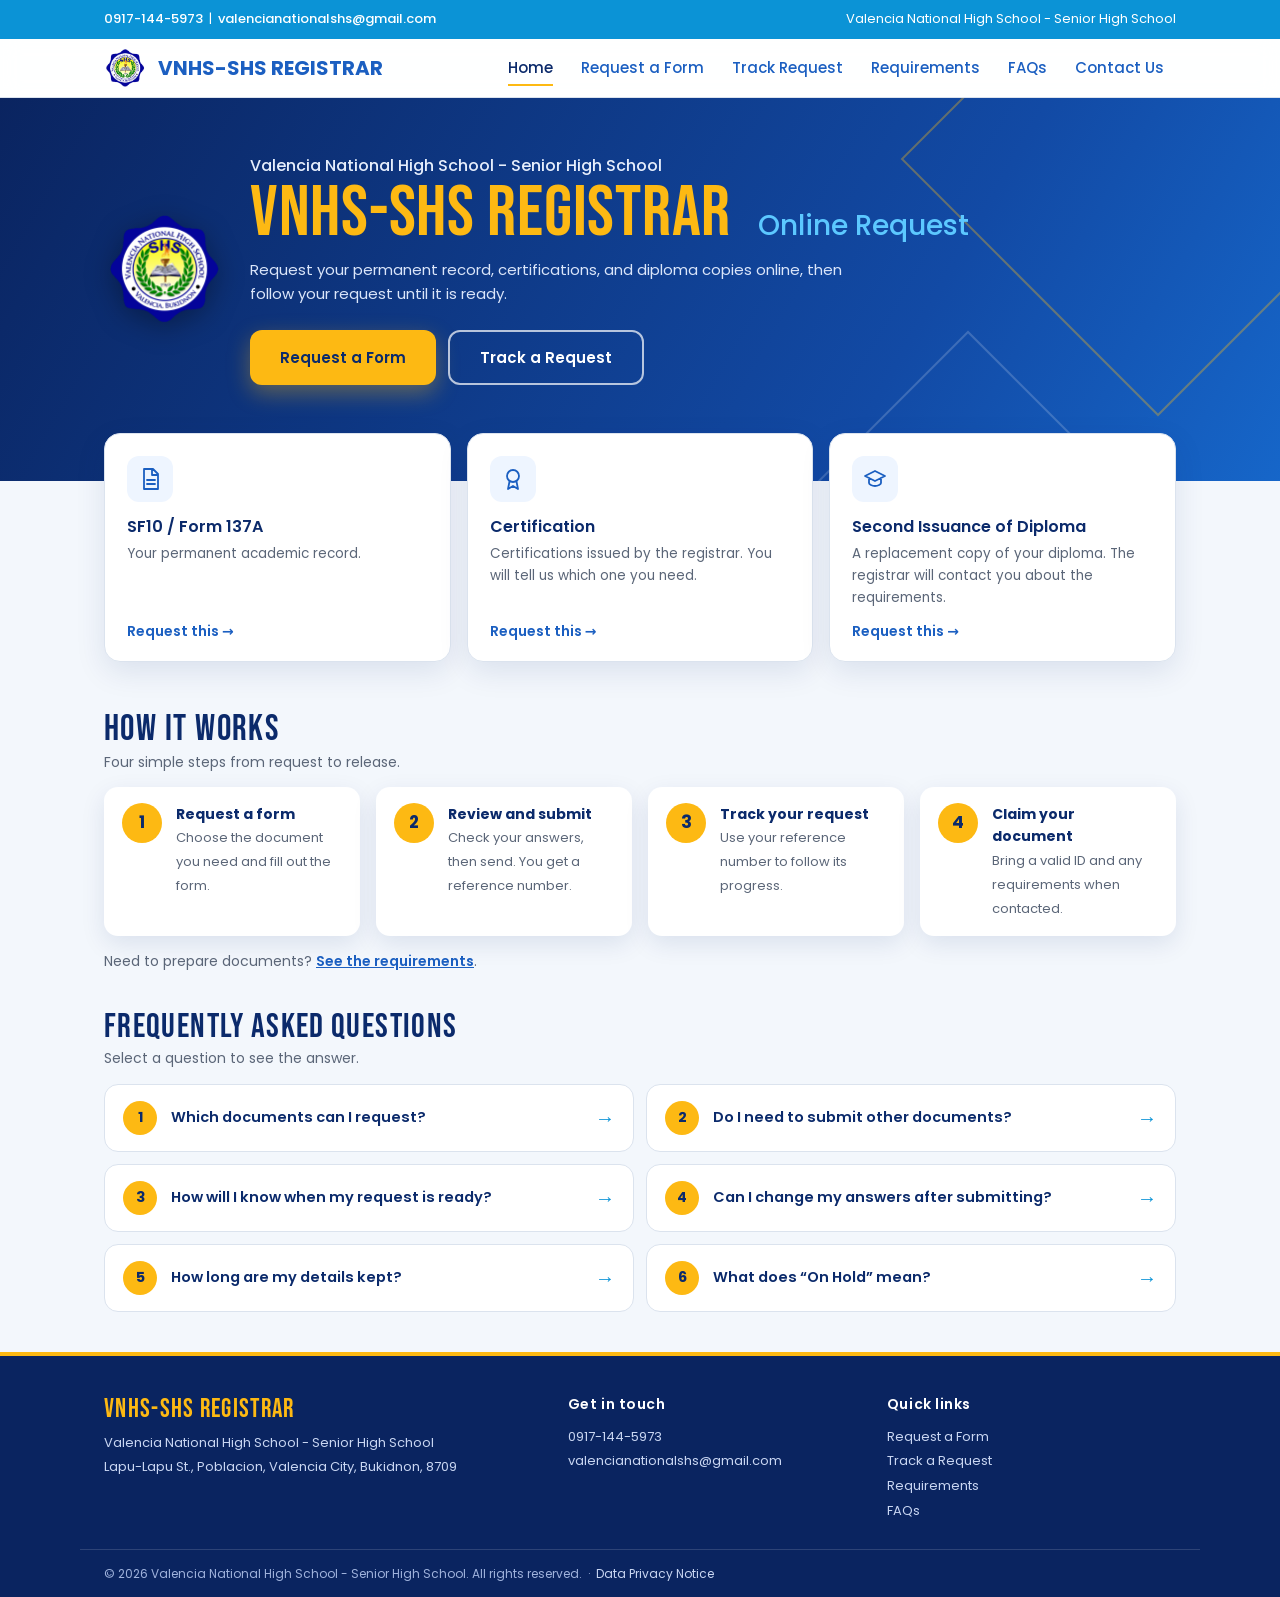
==== commit 43b09762: "Add files via upload" ====
--- a/index.html
+++ b/index.html
@@ -21,7 +21,7 @@
 </svg>
 
 <div class="top"><div>
-  <span><a href="tel:+639171445973">+63 917 144 5973</a> &nbsp;|&nbsp; <a href="mailto:valencianationalshs@gmail.com">valencianationalshs@gmail.com</a></span>
+  <span><a href="tel:09171445973">0917-144-5973</a> &nbsp;|&nbsp; <a href="mailto:valencianationalshs@gmail.com">valencianationalshs@gmail.com</a></span>
   <span>Valencia National High School - Senior High School</span>
 </div></div>
 
@@ -113,7 +113,7 @@
             <div class="f s2"><label class="l">LRN <span class="req">*</span></label>
               <input class="in" name="LRN" inputmode="numeric" maxlength="12" pattern="[0-9]{12}" title="12-digit LRN" placeholder="Ex. 123456789012" required></div>
             <div class="f s2"><label class="l">Track / Cluster <span class="req">*</span></label>
-              <input class="in" name="Track/Cluster" placeholder="Ex. Academic/STEM" required></div>
+              <input class="in" name="Track/Cluster" placeholder="Ex. STEM" required></div>
             <div class="f s2"><label class="l">Grade level <span class="req">*</span></label>
               <select class="in" name="Grade Level" required><option value="">Select</option><option>Grade 11</option><option>Grade 12</option></select></div>
             <div class="f s2"><label class="l">Section <span class="req">*</span></label>
@@ -131,7 +131,7 @@
             <div class="f s3"><label class="l">Contact no. <span class="req">*</span></label>
               <input class="in" type="tel" name="Contact No" inputmode="numeric" maxlength="11" pattern="09[0-9]{9}" title="11-digit mobile number starting with 09" placeholder="Ex. 09876543219" required></div>
             <div class="f s3"><label class="l">Email address <span class="req">*</span></label>
-              <input class="in" type="email" name="email" placeholder="Ex. name@email.com" required></div>
+              <input class="in" type="email" name="Email" placeholder="Ex. name@email.com" required></div>
           </div>
         </fieldset>
 
